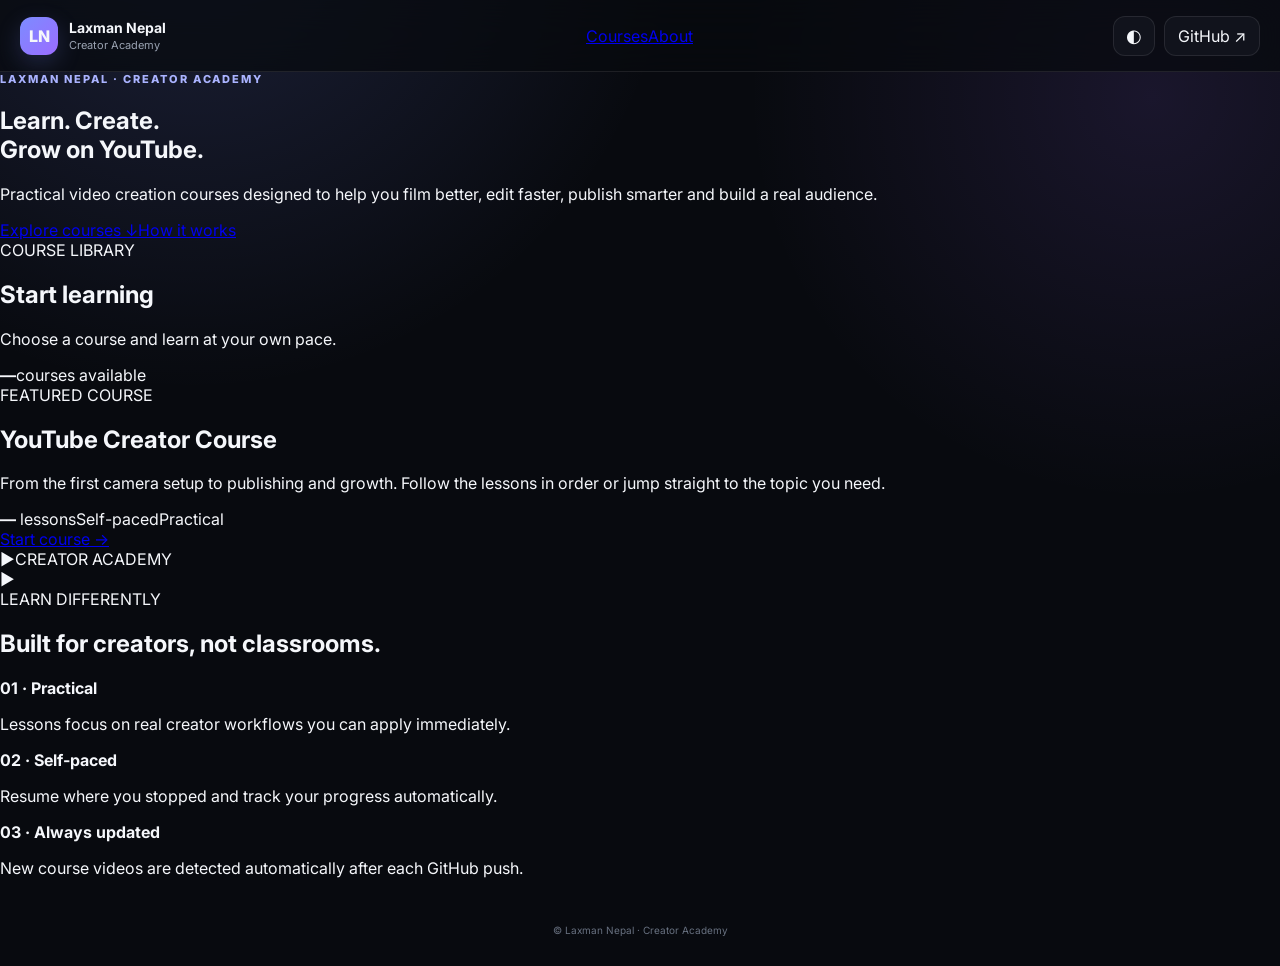
==== course/index.html @ 7b2f40a8 "Redesign course homepage as creator academy" ====
<!doctype html>
<html lang="en">
<head>
<meta charset="utf-8"><meta name="viewport" content="width=device-width,initial-scale=1">
<meta name="theme-color" content="#080a0f"><meta name="description" content="Laxman Nepal Creator Academy — practical YouTube courses, lessons and tutorials.">
<title>Laxman Nepal Creator Academy</title>
<link rel="preconnect" href="https://fonts.googleapis.com"><link rel="preconnect" href="https://fonts.gstatic.com" crossorigin>
<link href="https://fonts.googleapis.com/css2?family=Inter:wght@400;500;600;700;800&family=Plus+Jakarta+Sans:wght@600;700;800&display=swap" rel="stylesheet">
<link rel="stylesheet" href="style.css">
</head>
<body>
<header class="topbar"><a class="brand" href="./"><span class="brandmark">LN</span><span><b>Laxman Nepal</b><small>Creator Academy</small></span></a><nav><a href="#courses">Courses</a><a href="#about">About</a></nav><div class="top-actions"><button id="themeBtn" class="icon-btn" aria-label="Toggle theme">◐</button><a class="github" href="https://github.com/LaxmanNepal/Videos" target="_blank" rel="noopener">GitHub ↗</a></div></header>
<main>
<section class="hero-home"><div class="hero-inner"><div class="eyebrow">LAXMAN NEPAL · CREATOR ACADEMY</div><h1>Learn. Create.<br><span>Grow on YouTube.</span></h1><p>Practical video creation courses designed to help you film better, edit faster, publish smarter and build a real audience.</p><div class="hero-actions"><a class="primary-cta" href="#courses">Explore courses ↓</a><a class="secondary-cta" href="#about">How it works</a></div></div><div class="hero-glow"></div></section>
<section class="section" id="courses"><div class="section-head"><div><span class="section-kicker">COURSE LIBRARY</span><h2>Start learning</h2><p>Choose a course and learn at your own pace.</p></div><div class="library-count"><strong id="courseCount">—</strong><span>courses available</span></div></div><div id="courseGrid" class="course-grid"></div></section>
<section class="featured" id="featured"><div class="featured-copy"><span class="section-kicker">FEATURED COURSE</span><h2>YouTube Creator Course</h2><p>From the first camera setup to publishing and growth. Follow the lessons in order or jump straight to the topic you need.</p><div class="featured-stats"><span><b id="featuredCount">—</b> lessons</span><span>Self-paced</span><span>Practical</span></div><a id="startCourse" class="primary-cta" href="#">Start course →</a></div><div class="featured-visual"><div class="mock-player"><div class="mock-top"><span>▶</span><span>CREATOR ACADEMY</span></div><div class="mock-play">▶</div><div class="mock-bottom"><div></div><div></div><div></div></div></div></div></section>
<section class="section about" id="about"><div><span class="section-kicker">LEARN DIFFERENTLY</span><h2>Built for creators, not classrooms.</h2></div><div class="about-grid"><article><b>01 · Practical</b><p>Lessons focus on real creator workflows you can apply immediately.</p></article><article><b>02 · Self-paced</b><p>Resume where you stopped and track your progress automatically.</p></article><article><b>03 · Always updated</b><p>New course videos are detected automatically after each GitHub push.</p></article></div></section>
</main><footer>© Laxman Nepal · Creator Academy</footer>
<script src="app.js"></script>
</body></html>
---- course/style.css ----
:root{--bg:#080a0f;--surface:rgba(20,23,31,.78);--surface2:rgba(28,32,42,.9);--text:#f5f7fb;--muted:#9aa3b2;--line:rgba(255,255,255,.09);--accent:#7c8cff;--accent2:#9b6cff;--shadow:0 24px 70px rgba(0,0,0,.35)}*{box-sizing:border-box}html{scroll-behavior:smooth}body{margin:0;background:radial-gradient(circle at 15% -10%,rgba(124,140,255,.18),transparent 32%),radial-gradient(circle at 90% 10%,rgba(155,108,255,.12),transparent 28%),var(--bg);color:var(--text);font-family:Inter,system-ui,sans-serif;min-height:100vh}.topbar{height:72px;padding:0 max(20px,calc((100vw - 1440px)/2));display:flex;align-items:center;justify-content:space-between;border-bottom:1px solid var(--line);background:rgba(8,10,15,.72);backdrop-filter:blur(20px);position:sticky;top:0;z-index:10}.brand{display:flex;gap:11px;align-items:center;color:inherit;text-decoration:none}.brandmark{width:38px;height:38px;border-radius:12px;display:grid;place-items:center;font-weight:800;background:linear-gradient(135deg,var(--accent),var(--accent2));box-shadow:0 8px 25px rgba(124,140,255,.2)}.brand b{display:block;font-size:14px}.brand small{display:block;color:var(--muted);font-size:11px;margin-top:2px}.top-actions{display:flex;gap:9px;align-items:center}.icon-btn,.github,.nav-btn{border:1px solid var(--line);background:var(--surface);color:var(--text);border-radius:12px;padding:9px 13px;text-decoration:none;cursor:pointer}.icon-btn{font-size:18px;width:42px;height:40px;padding:0}.shell{width:min(1440px,calc(100% - 40px));margin:auto}.hero{padding:46px 0 30px;display:flex;justify-content:space-between;gap:30px;align-items:end}.eyebrow{font-size:11px;letter-spacing:.18em;color:#aab3ff;font-weight:800;margin-bottom:10px}.hero h1{font-family:"Plus Jakarta Sans",Inter,sans-serif;font-size:clamp(30px,4vw,48px);line-height:1.05;margin:0 0 12px;letter-spacing:-.04em}.hero p{margin:0;color:var(--muted);max-width:670px;line-height:1.6}.stats{display:flex;gap:12px}.stats>div{min-width:100px;padding:15px 18px;border:1px solid var(--line);background:var(--surface);border-radius:16px}.stats strong{display:block;font-size:21px}.stats span{font-size:11px;color:var(--muted)}.layout{display:grid;grid-template-columns:minmax(0,1fr) 390px;gap:20px;align-items:start}.video-wrap{aspect-ratio:16/9;background:#000;border:1px solid var(--line);border-radius:20px;overflow:hidden;box-shadow:var(--shadow);position:relative}.video-wrap video{width:100%;height:100%;display:block;background:#000}.player-overlay{position:absolute;inset:0;display:grid;place-items:center;align-content:center;background:linear-gradient(180deg,rgba(0,0,0,.15),rgba(0,0,0,.7));pointer-events:none}.player-overlay.hidden{display:none}.play-circle{width:62px;height:62px;border-radius:50%;display:grid;place-items:center;background:rgba(255,255,255,.12);border:1px solid rgba(255,255,255,.2);backdrop-filter:blur(12px);font-size:22px}.player-overlay p{color:#c9ced8;font-size:13px}.lesson-head{display:flex;justify-content:space-between;gap:20px;padding:22px 2px}.pill{font-size:10px;letter-spacing:.12em;color:#aab3ff;font-weight:800}.lesson-head h2{margin:7px 0 6px;font-size:23px;letter-spacing:-.02em}.lesson-head p{margin:0;color:var(--muted);font-size:13px}.nav-buttons{display:flex;gap:8px;align-items:center}.nav-btn:disabled{opacity:.35;cursor:not-allowed}.nav-btn.primary{background:linear-gradient(135deg,var(--accent),var(--accent2));border-color:transparent}.course-note{display:flex;gap:12px;padding:15px 17px;border:1px solid var(--line);border-radius:16px;background:var(--surface);margin-bottom:30px}.course-note>span{width:28px;height:28px;border-radius:9px;background:rgba(124,140,255,.15);display:grid;place-items:center;color:#aab3ff}.course-note b{font-size:12px}.course-note p{font-size:11px;color:var(--muted);margin:4px 0 0}.playlist{position:sticky;top:92px;border:1px solid var(--line);background:var(--surface);backdrop-filter:blur(18px);border-radius:20px;overflow:hidden}.playlist-top{padding:19px;display:flex;justify-content:space-between;align-items:center}.playlist h3{margin:0;font-size:16px}.playlist-top span{font-size:11px;color:var(--muted)}.progress-ring{width:46px;height:46px;border-radius:50%;display:grid;place-items:center;border:4px solid rgba(124,140,255,.3);font-size:10px;font-weight:800}.search{display:flex;align-items:center;gap:8px;margin:0 13px 13px;padding:10px 12px;border:1px solid var(--line);border-radius:12px;background:rgba(0,0,0,.14)}.search span{font-size:20px;color:var(--muted)}.search input{width:100%;border:0;outline:0;background:transparent;color:var(--text);font:inherit;font-size:12px}.lesson-list{max-height:calc(100vh - 250px);overflow:auto;border-top:1px solid var(--line)}.lesson{display:flex;gap:11px;width:100%;padding:13px 15px;text-align:left;border:0;border-bottom:1px solid var(--line);background:transparent;color:var(--text);cursor:pointer}.lesson:hover{background:rgba(255,255,255,.035)}.lesson.active{background:rgba(124,140,255,.1)}.lesson-num{flex:0 0 31px;height:31px;border-radius:9px;background:rgba(255,255,255,.06);display:grid;place-items:center;font-size:10px;color:var(--muted);font-weight:700}.lesson.active .lesson-num{background:linear-gradient(135deg,var(--accent),var(--accent2));color:white}.lesson-copy{min-width:0}.lesson-title{font-size:12px;font-weight:600;line-height:1.4;display:block}.lesson-status{font-size:10px;color:var(--muted);margin-top:4px;display:block}.lesson.done .lesson-status{color:#9fb0ff}footer{text-align:center;padding:30px;color:#687180;font-size:10px}@media(max-width:900px){.layout{grid-template-columns:1fr}.playlist{position:static}.lesson-list{max-height:430px}.hero{align-items:start;flex-direction:column}.stats{width:100%}.stats>div{flex:1}.lesson-head{flex-direction:column}.nav-buttons{justify-content:space-between}.nav-btn{flex:1}}@media(max-width:520px){.shell{width:min(100% - 20px,1440px)}.topbar{padding:0 10px}.github{display:none}.video-wrap{border-radius:14px}.hero{padding-top:30px}.hero h1{font-size:30px}.lesson-head h2{font-size:19px}.course-note{margin-bottom:15px}}
body.light{--bg:#f3f5f9;--surface:rgba(255,255,255,.82);--surface2:#fff;--text:#111522;--muted:#697181;--line:rgba(20,25,35,.1);--shadow:0 24px 70px rgba(40,50,80,.12)}body.light .topbar{background:rgba(243,245,249,.78)}body.light .search{background:rgba(0,0,0,.025)}
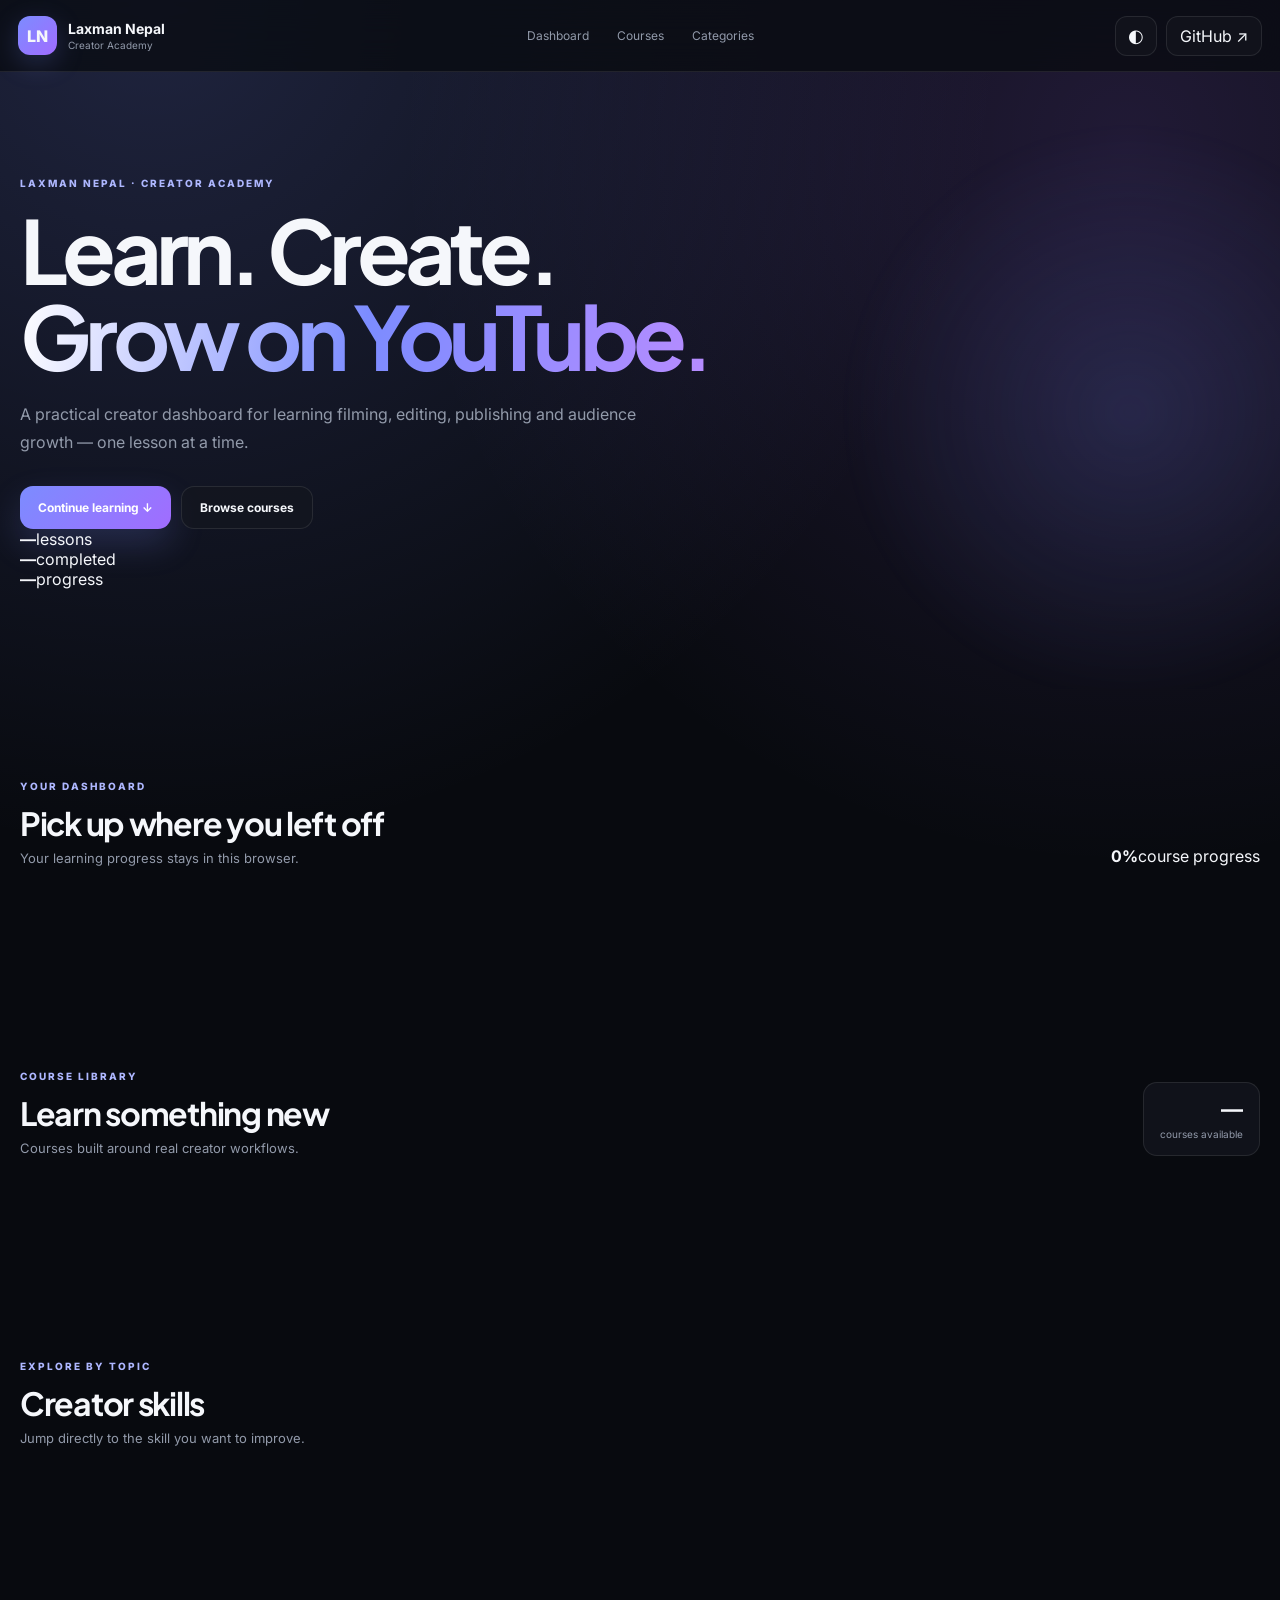
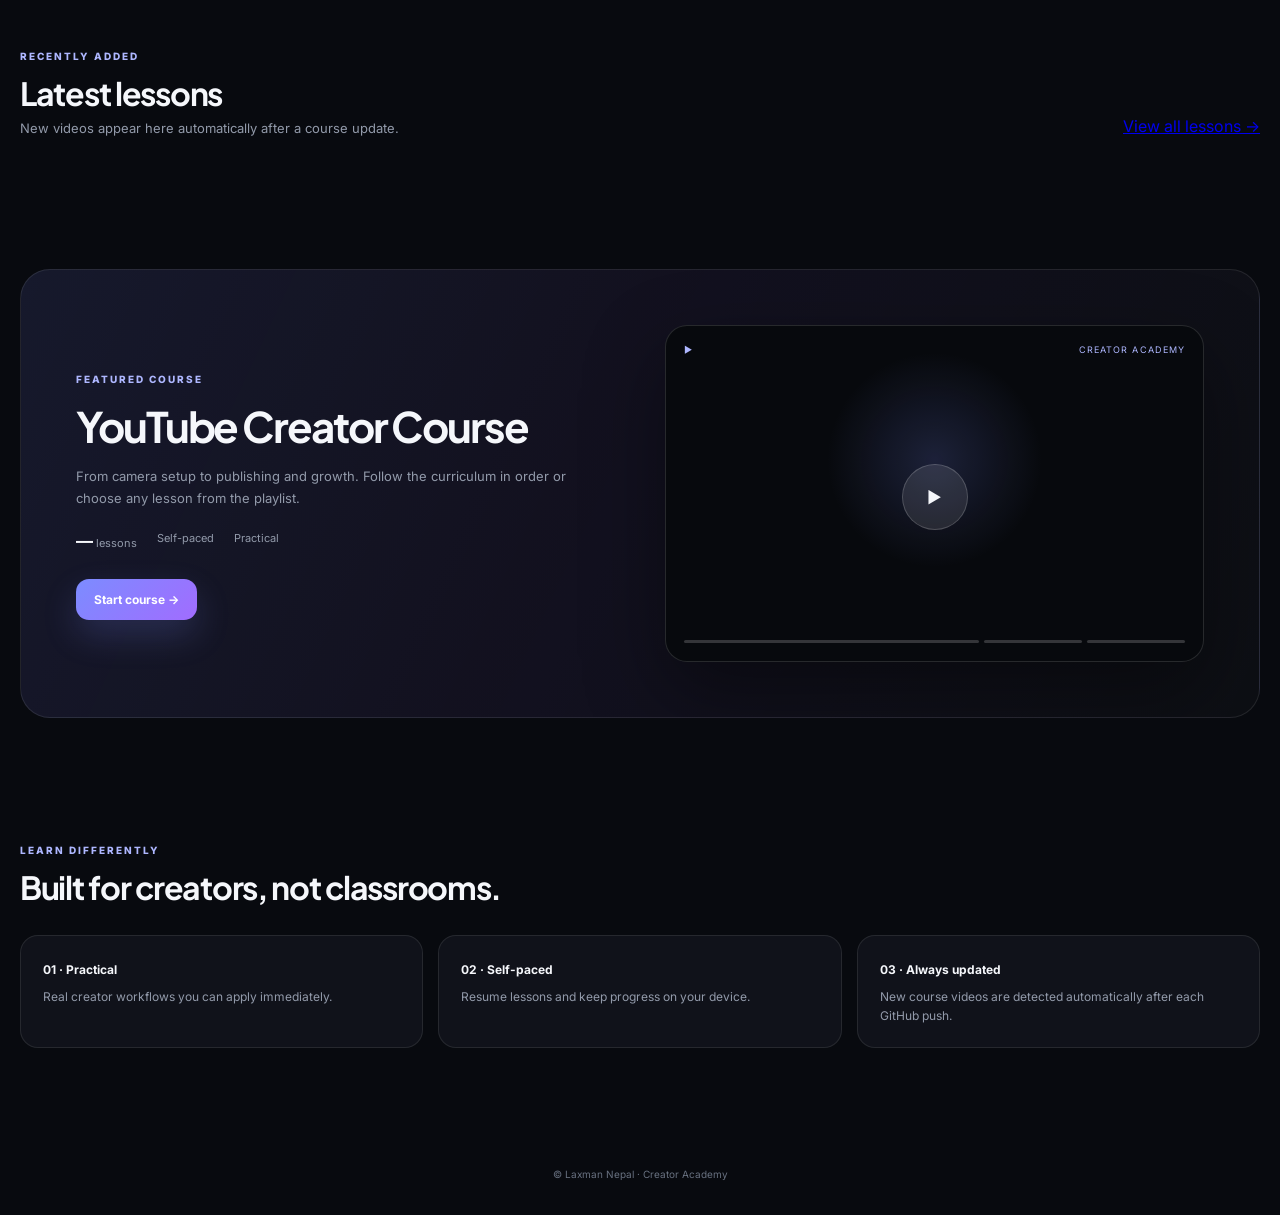
==== commit e89d075d: "Redesign Creator Academy dashboard homepage" ====
--- a/course/index.html
+++ b/course/index.html
@@ -1,20 +1 @@
-<!doctype html>
-<html lang="en">
-<head>
-<meta charset="utf-8"><meta name="viewport" content="width=device-width,initial-scale=1">
-<meta name="theme-color" content="#080a0f"><meta name="description" content="Laxman Nepal Creator Academy — practical YouTube courses, lessons and tutorials.">
-<title>Laxman Nepal Creator Academy</title>
-<link rel="preconnect" href="https://fonts.googleapis.com"><link rel="preconnect" href="https://fonts.gstatic.com" crossorigin>
-<link href="https://fonts.googleapis.com/css2?family=Inter:wght@400;500;600;700;800&family=Plus+Jakarta+Sans:wght@600;700;800&display=swap" rel="stylesheet">
-<link rel="stylesheet" href="style.css">
-</head>
-<body>
-<header class="topbar"><a class="brand" href="./"><span class="brandmark">LN</span><span><b>Laxman Nepal</b><small>Creator Academy</small></span></a><nav><a href="#courses">Courses</a><a href="#about">About</a></nav><div class="top-actions"><button id="themeBtn" class="icon-btn" aria-label="Toggle theme">◐</button><a class="github" href="https://github.com/LaxmanNepal/Videos" target="_blank" rel="noopener">GitHub ↗</a></div></header>
-<main>
-<section class="hero-home"><div class="hero-inner"><div class="eyebrow">LAXMAN NEPAL · CREATOR ACADEMY</div><h1>Learn. Create.<br><span>Grow on YouTube.</span></h1><p>Practical video creation courses designed to help you film better, edit faster, publish smarter and build a real audience.</p><div class="hero-actions"><a class="primary-cta" href="#courses">Explore courses ↓</a><a class="secondary-cta" href="#about">How it works</a></div></div><div class="hero-glow"></div></section>
-<section class="section" id="courses"><div class="section-head"><div><span class="section-kicker">COURSE LIBRARY</span><h2>Start learning</h2><p>Choose a course and learn at your own pace.</p></div><div class="library-count"><strong id="courseCount">—</strong><span>courses available</span></div></div><div id="courseGrid" class="course-grid"></div></section>
-<section class="featured" id="featured"><div class="featured-copy"><span class="section-kicker">FEATURED COURSE</span><h2>YouTube Creator Course</h2><p>From the first camera setup to publishing and growth. Follow the lessons in order or jump straight to the topic you need.</p><div class="featured-stats"><span><b id="featuredCount">—</b> lessons</span><span>Self-paced</span><span>Practical</span></div><a id="startCourse" class="primary-cta" href="#">Start course →</a></div><div class="featured-visual"><div class="mock-player"><div class="mock-top"><span>▶</span><span>CREATOR ACADEMY</span></div><div class="mock-play">▶</div><div class="mock-bottom"><div></div><div></div><div></div></div></div></div></section>
-<section class="section about" id="about"><div><span class="section-kicker">LEARN DIFFERENTLY</span><h2>Built for creators, not classrooms.</h2></div><div class="about-grid"><article><b>01 · Practical</b><p>Lessons focus on real creator workflows you can apply immediately.</p></article><article><b>02 · Self-paced</b><p>Resume where you stopped and track your progress automatically.</p></article><article><b>03 · Always updated</b><p>New course videos are detected automatically after each GitHub push.</p></article></div></section>
-</main><footer>© Laxman Nepal · Creator Academy</footer>
-<script src="app.js"></script>
-</body></html>
+<!doctype html><html lang="en"><head><meta charset="utf-8"><meta name="viewport" content="width=device-width,initial-scale=1"><meta name="theme-color" content="#080a0f"><meta name="description" content="Laxman Nepal Creator Academy — practical YouTube courses, lessons and tutorials."><title>Laxman Nepal Creator Academy</title><link rel="preconnect" href="https://fonts.googleapis.com"><link rel="preconnect" href="https://fonts.gstatic.com" crossorigin><link href="https://fonts.googleapis.com/css2?family=Inter:wght@400;500;600;700;800&family=Plus+Jakarta+Sans:wght@600;700;800&display=swap" rel="stylesheet"><link rel="stylesheet" href="style.css"></head><body><header class="topbar"><a class="brand" href="./"><span class="brandmark">LN</span><span><b>Laxman Nepal</b><small>Creator Academy</small></span></a><nav><a href="#dashboard">Dashboard</a><a href="#courses">Courses</a><a href="#categories">Categories</a></nav><div class="top-actions"><button id="themeBtn" class="icon-btn" aria-label="Toggle theme">◐</button><a class="github" href="https://github.com/LaxmanNepal/Videos" target="_blank" rel="noopener">GitHub ↗</a></div></header><main><section class="hero-home"><div class="hero-inner"><div class="eyebrow">LAXMAN NEPAL · CREATOR ACADEMY</div><h1>Learn. Create.<br><span>Grow on YouTube.</span></h1><p>A practical creator dashboard for learning filming, editing, publishing and audience growth — one lesson at a time.</p><div class="hero-actions"><a class="primary-cta" href="#dashboard">Continue learning ↓</a><a class="secondary-cta" href="#courses">Browse courses</a></div><div class="hero-mini-stats"><div><b id="heroLessons">—</b><span>lessons</span></div><div><b id="heroCompleted">—</b><span>completed</span></div><div><b id="heroProgress">—</b><span>progress</span></div></div></div><div class="hero-glow"></div></section><section class="dashboard section" id="dashboard"><div class="section-head"><div><span class="section-kicker">YOUR DASHBOARD</span><h2>Pick up where you left off</h2><p>Your learning progress stays in this browser.</p></div><div class="dashboard-progress"><strong id="dashboardProgress">0%</strong><span>course progress</span></div></div><div id="dashboardContinue"></div></section><section class="section" id="courses"><div class="section-head"><div><span class="section-kicker">COURSE LIBRARY</span><h2>Learn something new</h2><p>Courses built around real creator workflows.</p></div><div class="library-count"><strong id="courseCount">—</strong><span>courses available</span></div></div><div id="courseGrid" class="course-grid"></div></section><section class="section" id="categories"><div class="section-head"><div><span class="section-kicker">EXPLORE BY TOPIC</span><h2>Creator skills</h2><p>Jump directly to the skill you want to improve.</p></div></div><div id="categoryGrid" class="category-grid"></div></section><section class="section" id="recent"><div class="section-head"><div><span class="section-kicker">RECENTLY ADDED</span><h2>Latest lessons</h2><p>New videos appear here automatically after a course update.</p></div><a class="text-link" href="lesson.html">View all lessons →</a></div><div id="recentGrid" class="lesson-grid"></div></section><section class="featured" id="featured"><div class="featured-copy"><span class="section-kicker">FEATURED COURSE</span><h2>YouTube Creator Course</h2><p>From camera setup to publishing and growth. Follow the curriculum in order or choose any lesson from the playlist.</p><div class="featured-stats"><span><b id="featuredCount">—</b> lessons</span><span>Self-paced</span><span>Practical</span></div><a id="startCourse" class="primary-cta" href="lesson.html">Start course →</a></div><div class="featured-visual"><div class="mock-player"><div class="mock-top"><span>▶</span><span>CREATOR ACADEMY</span></div><div class="mock-play">▶</div><div class="mock-bottom"><div></div><div></div><div></div></div></div></div></section><section class="section about" id="about"><div><span class="section-kicker">LEARN DIFFERENTLY</span><h2>Built for creators, not classrooms.</h2></div><div class="about-grid"><article><b>01 · Practical</b><p>Real creator workflows you can apply immediately.</p></article><article><b>02 · Self-paced</b><p>Resume lessons and keep progress on your device.</p></article><article><b>03 · Always updated</b><p>New course videos are detected automatically after each GitHub push.</p></article></div></section></main><footer>© Laxman Nepal · Creator Academy</footer><script src="app.js"></script></body></html>
--- a/course/style.css
+++ b/course/style.css
@@ -1,2 +1 @@
-:root{--bg:#080a0f;--surface:rgba(20,23,31,.78);--surface2:rgba(28,32,42,.9);--text:#f5f7fb;--muted:#9aa3b2;--line:rgba(255,255,255,.09);--accent:#7c8cff;--accent2:#9b6cff;--shadow:0 24px 70px rgba(0,0,0,.35)}*{box-sizing:border-box}html{scroll-behavior:smooth}body{margin:0;background:radial-gradient(circle at 15% -10%,rgba(124,140,255,.18),transparent 32%),radial-gradient(circle at 90% 10%,rgba(155,108,255,.12),transparent 28%),var(--bg);color:var(--text);font-family:Inter,system-ui,sans-serif;min-height:100vh}.topbar{height:72px;padding:0 max(20px,calc((100vw - 1440px)/2));display:flex;align-items:center;justify-content:space-between;border-bottom:1px solid var(--line);background:rgba(8,10,15,.72);backdrop-filter:blur(20px);position:sticky;top:0;z-index:10}.brand{display:flex;gap:11px;align-items:center;color:inherit;text-decoration:none}.brandmark{width:38px;height:38px;border-radius:12px;display:grid;place-items:center;font-weight:800;background:linear-gradient(135deg,var(--accent),var(--accent2));box-shadow:0 8px 25px rgba(124,140,255,.2)}.brand b{display:block;font-size:14px}.brand small{display:block;color:var(--muted);font-size:11px;margin-top:2px}.top-actions{display:flex;gap:9px;align-items:center}.icon-btn,.github,.nav-btn{border:1px solid var(--line);background:var(--surface);color:var(--text);border-radius:12px;padding:9px 13px;text-decoration:none;cursor:pointer}.icon-btn{font-size:18px;width:42px;height:40px;padding:0}.shell{width:min(1440px,calc(100% - 40px));margin:auto}.hero{padding:46px 0 30px;display:flex;justify-content:space-between;gap:30px;align-items:end}.eyebrow{font-size:11px;letter-spacing:.18em;color:#aab3ff;font-weight:800;margin-bottom:10px}.hero h1{font-family:"Plus Jakarta Sans",Inter,sans-serif;font-size:clamp(30px,4vw,48px);line-height:1.05;margin:0 0 12px;letter-spacing:-.04em}.hero p{margin:0;color:var(--muted);max-width:670px;line-height:1.6}.stats{display:flex;gap:12px}.stats>div{min-width:100px;padding:15px 18px;border:1px solid var(--line);background:var(--surface);border-radius:16px}.stats strong{display:block;font-size:21px}.stats span{font-size:11px;color:var(--muted)}.layout{display:grid;grid-template-columns:minmax(0,1fr) 390px;gap:20px;align-items:start}.video-wrap{aspect-ratio:16/9;background:#000;border:1px solid var(--line);border-radius:20px;overflow:hidden;box-shadow:var(--shadow);position:relative}.video-wrap video{width:100%;height:100%;display:block;background:#000}.player-overlay{position:absolute;inset:0;display:grid;place-items:center;align-content:center;background:linear-gradient(180deg,rgba(0,0,0,.15),rgba(0,0,0,.7));pointer-events:none}.player-overlay.hidden{display:none}.play-circle{width:62px;height:62px;border-radius:50%;display:grid;place-items:center;background:rgba(255,255,255,.12);border:1px solid rgba(255,255,255,.2);backdrop-filter:blur(12px);font-size:22px}.player-overlay p{color:#c9ced8;font-size:13px}.lesson-head{display:flex;justify-content:space-between;gap:20px;padding:22px 2px}.pill{font-size:10px;letter-spacing:.12em;color:#aab3ff;font-weight:800}.lesson-head h2{margin:7px 0 6px;font-size:23px;letter-spacing:-.02em}.lesson-head p{margin:0;color:var(--muted);font-size:13px}.nav-buttons{display:flex;gap:8px;align-items:center}.nav-btn:disabled{opacity:.35;cursor:not-allowed}.nav-btn.primary{background:linear-gradient(135deg,var(--accent),var(--accent2));border-color:transparent}.course-note{display:flex;gap:12px;padding:15px 17px;border:1px solid var(--line);border-radius:16px;background:var(--surface);margin-bottom:30px}.course-note>span{width:28px;height:28px;border-radius:9px;background:rgba(124,140,255,.15);display:grid;place-items:center;color:#aab3ff}.course-note b{font-size:12px}.course-note p{font-size:11px;color:var(--muted);margin:4px 0 0}.playlist{position:sticky;top:92px;border:1px solid var(--line);background:var(--surface);backdrop-filter:blur(18px);border-radius:20px;overflow:hidden}.playlist-top{padding:19px;display:flex;justify-content:space-between;align-items:center}.playlist h3{margin:0;font-size:16px}.playlist-top span{font-size:11px;color:var(--muted)}.progress-ring{width:46px;height:46px;border-radius:50%;display:grid;place-items:center;border:4px solid rgba(124,140,255,.3);font-size:10px;font-weight:800}.search{display:flex;align-items:center;gap:8px;margin:0 13px 13px;padding:10px 12px;border:1px solid var(--line);border-radius:12px;background:rgba(0,0,0,.14)}.search span{font-size:20px;color:var(--muted)}.search input{width:100%;border:0;outline:0;background:transparent;color:var(--text);font:inherit;font-size:12px}.lesson-list{max-height:calc(100vh - 250px);overflow:auto;border-top:1px solid var(--line)}.lesson{display:flex;gap:11px;width:100%;padding:13px 15px;text-align:left;border:0;border-bottom:1px solid var(--line);background:transparent;color:var(--text);cursor:pointer}.lesson:hover{background:rgba(255,255,255,.035)}.lesson.active{background:rgba(124,140,255,.1)}.lesson-num{flex:0 0 31px;height:31px;border-radius:9px;background:rgba(255,255,255,.06);display:grid;place-items:center;font-size:10px;color:var(--muted);font-weight:700}.lesson.active .lesson-num{background:linear-gradient(135deg,var(--accent),var(--accent2));color:white}.lesson-copy{min-width:0}.lesson-title{font-size:12px;font-weight:600;line-height:1.4;display:block}.lesson-status{font-size:10px;color:var(--muted);margin-top:4px;display:block}.lesson.done .lesson-status{color:#9fb0ff}footer{text-align:center;padding:30px;color:#687180;font-size:10px}@media(max-width:900px){.layout{grid-template-columns:1fr}.playlist{position:static}.lesson-list{max-height:430px}.hero{align-items:start;flex-direction:column}.stats{width:100%}.stats>div{flex:1}.lesson-head{flex-direction:column}.nav-buttons{justify-content:space-between}.nav-btn{flex:1}}@media(max-width:520px){.shell{width:min(100% - 20px,1440px)}.topbar{padding:0 10px}.github{display:none}.video-wrap{border-radius:14px}.hero{padding-top:30px}.hero h1{font-size:30px}.lesson-head h2{font-size:19px}.course-note{margin-bottom:15px}}
-body.light{--bg:#f3f5f9;--surface:rgba(255,255,255,.82);--surface2:#fff;--text:#111522;--muted:#697181;--line:rgba(20,25,35,.1);--shadow:0 24px 70px rgba(40,50,80,.12)}body.light .topbar{background:rgba(243,245,249,.78)}body.light .search{background:rgba(0,0,0,.025)}
+:root{--bg:#080a0f;--surface:rgba(20,23,31,.72);--surface2:#151923;--text:#f5f7fb;--muted:#929aaa;--line:rgba(255,255,255,.09);--accent:#7c8cff;--accent2:#a16cff;--shadow:0 30px 90px rgba(0,0,0,.35)}*{box-sizing:border-box}html{scroll-behavior:smooth}body{margin:0;background:radial-gradient(circle at 12% 0,rgba(124,140,255,.2),transparent 28%),radial-gradient(circle at 88% 5%,rgba(161,108,255,.16),transparent 25%),var(--bg);color:var(--text);font-family:Inter,system-ui,sans-serif;min-height:100vh}.topbar{height:72px;padding:0 max(18px,calc((100vw - 1380px)/2));display:flex;align-items:center;justify-content:space-between;border-bottom:1px solid var(--line);background:rgba(8,10,15,.72);backdrop-filter:blur(22px);position:sticky;top:0;z-index:20}.brand{display:flex;gap:11px;align-items:center;color:inherit;text-decoration:none}.brandmark{width:39px;height:39px;border-radius:12px;display:grid;place-items:center;font-weight:800;background:linear-gradient(135deg,var(--accent),var(--accent2));box-shadow:0 8px 28px rgba(124,140,255,.22)}.brand b{display:block;font-size:14px}.brand small{display:block;color:var(--muted);font-size:10px;margin-top:2px}.topbar nav{display:flex;gap:28px}.topbar nav a{color:var(--muted);font-size:12px;text-decoration:none}.topbar nav a:hover{color:var(--text)}.top-actions{display:flex;gap:9px;align-items:center}.icon-btn,.github{border:1px solid var(--line);background:var(--surface);color:var(--text);border-radius:12px;padding:9px 13px;text-decoration:none;cursor:pointer}.icon-btn{font-size:18px;width:42px;height:40px;padding:0}.hero-home{min-height:590px;display:grid;place-items:center;position:relative;overflow:hidden}.hero-inner{width:min(1380px,calc(100% - 40px));padding:105px 0 100px;position:relative;z-index:2}.eyebrow,.section-kicker{font-size:10px;letter-spacing:.2em;font-weight:800;color:#aeb7ff}.hero-home h1{font-family:"Plus Jakarta Sans",Inter,sans-serif;font-size:clamp(48px,8vw,88px);line-height:.98;letter-spacing:-.065em;margin:18px 0 22px;max-width:900px}.hero-home h1 span{background:linear-gradient(100deg,#fff,var(--accent),#b78cff);-webkit-background-clip:text;background-clip:text;color:transparent}.hero-home p{font-size:16px;line-height:1.7;color:var(--muted);max-width:650px;margin:0}.hero-actions{display:flex;gap:10px;margin-top:30px}.primary-cta,.secondary-cta{display:inline-flex;align-items:center;justify-content:center;border-radius:13px;padding:13px 18px;text-decoration:none;font-size:12px;font-weight:700}.primary-cta{color:white;background:linear-gradient(135deg,var(--accent),var(--accent2));box-shadow:0 15px 35px rgba(124,140,255,.2)}.secondary-cta{color:var(--text);border:1px solid var(--line);background:var(--surface)}.hero-glow{position:absolute;width:600px;height:600px;border-radius:50%;right:-150px;top:40px;background:radial-gradient(circle,rgba(124,140,255,.16),transparent 68%);filter:blur(8px)}.section{width:min(1380px,calc(100% - 40px));margin:0 auto;padding:85px 0}.section-head{display:flex;justify-content:space-between;gap:20px;align-items:end;margin-bottom:28px}.section h2{font-family:"Plus Jakarta Sans";font-size:32px;letter-spacing:-.04em;margin:9px 0 7px}.section-head p{color:var(--muted);font-size:13px;margin:0}.library-count{padding:13px 16px;border:1px solid var(--line);background:var(--surface);border-radius:14px;text-align:right}.library-count strong{font-size:22px;display:block}.library-count span{font-size:10px;color:var(--muted)}.course-grid{display:grid;grid-template-columns:repeat(3,1fr);gap:16px}.course-card{min-height:280px;padding:22px;border:1px solid var(--line);border-radius:22px;background:linear-gradient(145deg,rgba(25,29,40,.85),rgba(15,17,24,.72));box-shadow:var(--shadow);display:flex;flex-direction:column;justify-content:space-between;overflow:hidden;position:relative}.course-card:before{content:"";position:absolute;width:190px;height:190px;right:-70px;top:-70px;border-radius:50%;background:radial-gradient(circle,rgba(124,140,255,.22),transparent 68%)}.course-icon{width:46px;height:46px;border-radius:14px;display:grid;place-items:center;background:rgba(124,140,255,.12);border:1px solid rgba(124,140,255,.18);font-size:19px}.course-card h3{font-size:20px;margin:18px 0 8px;letter-spacing:-.03em}.course-card p{font-size:12px;color:var(--muted);line-height:1.6;margin:0;max-width:340px}.course-meta{display:flex;justify-content:space-between;align-items:center;margin-top:25px;font-size:10px;color:var(--muted)}.course-link{color:white;text-decoration:none;font-weight:700;padding:9px 12px;border-radius:10px;background:rgba(255,255,255,.07)}.featured{width:min(1380px,calc(100% - 40px));margin:20px auto 80px;padding:55px;border-radius:30px;border:1px solid var(--line);background:linear-gradient(115deg,rgba(124,140,255,.12),rgba(161,108,255,.07) 45%,rgba(255,255,255,.025));display:grid;grid-template-columns:1fr 1fr;gap:50px;align-items:center;overflow:hidden}.featured h2{font-family:"Plus Jakarta Sans";font-size:42px;letter-spacing:-.05em;margin:12px 0}.featured p{color:var(--muted);line-height:1.7;max-width:580px;font-size:13px}.featured-stats{display:flex;gap:20px;margin:22px 0 28px;color:var(--muted);font-size:11px}.featured-stats b{color:var(--text);font-size:17px}.mock-player{aspect-ratio:16/10;border-radius:22px;border:1px solid rgba(255,255,255,.13);background:radial-gradient(circle at 50% 40%,rgba(124,140,255,.18),transparent 32%),#07090d;box-shadow:0 30px 80px rgba(0,0,0,.4);display:flex;flex-direction:column;justify-content:space-between;padding:18px}.mock-top{display:flex;justify-content:space-between;font-size:9px;color:#aeb7ff;letter-spacing:.12em}.mock-play{margin:auto;width:66px;height:66px;border-radius:50%;display:grid;place-items:center;background:rgba(255,255,255,.1);border:1px solid rgba(255,255,255,.18)}.mock-bottom{display:flex;gap:5px}.mock-bottom div{height:3px;background:rgba(255,255,255,.18);border-radius:3px}.mock-bottom div:first-child{width:60%}.mock-bottom div:nth-child(2){width:20%}.mock-bottom div:last-child{width:20%}.about{padding-top:40px}.about-grid{display:grid;grid-template-columns:repeat(3,1fr);gap:15px;margin-top:28px}.about-grid article{padding:22px;border:1px solid var(--line);border-radius:18px;background:var(--surface)}.about-grid b{font-size:12px}.about-grid p{font-size:12px;line-height:1.6;color:var(--muted);margin:9px 0 0}footer{text-align:center;padding:35px;color:#687180;font-size:10px}.shell{width:min(1380px,calc(100% - 40px));margin:auto}.layout{display:grid;grid-template-columns:minmax(0,1fr) 390px;gap:20px;align-items:start}.player-col{padding:45px 0}.video-wrap{aspect-ratio:16/9;background:#000;border:1px solid var(--line);border-radius:20px;overflow:hidden;box-shadow:var(--shadow);position:relative}.video-wrap.theater{position:fixed;z-index:100;inset:0;width:100vw;height:100vh;max-width:none;aspect-ratio:auto;border-radius:0;background:#000}.video-wrap.theater video{object-fit:contain}.video-wrap video{width:100%;height:100%;display:block;background:#000;cursor:pointer}.playlist{position:sticky;top:92px;border:1px solid var(--line);background:var(--surface);backdrop-filter:blur(18px);border-radius:20px;overflow:hidden}.playlist-top{padding:19px;display:flex;justify-content:space-between;align-items:center}.playlist h3{margin:0;font-size:16px}.playlist-top span{font-size:11px;color:var(--muted)}.progress-ring{width:46px;height:46px;border-radius:50%;display:grid;place-items:center;border:4px solid rgba(124,140,255,.3);font-size:10px;font-weight:800}.search{display:flex;align-items:center;gap:8px;margin:0 13px 13px;padding:10px 12px;border:1px solid var(--line);border-radius:12px;background:rgba(0,0,0,.14)}.search span{font-size:20px;color:var(--muted)}.search input{width:100%;border:0;outline:0;background:transparent;color:var(--text);font:inherit;font-size:12px}.lesson-list{max-height:calc(100vh - 250px);overflow:auto;border-top:1px solid var(--line)}.lesson{display:flex;gap:11px;width:100%;padding:13px 15px;text-align:left;border:0;border-bottom:1px solid var(--line);background:transparent;color:var(--text);cursor:pointer}.lesson:hover{background:rgba(255,255,255,.035)}.lesson.active{background:rgba(124,140,255,.1)}.lesson-num{flex:0 0 31px;height:31px;border-radius:9px;background:rgba(255,255,255,.06);display:grid;place-items:center;font-size:10px;color:var(--muted);font-weight:700}.lesson.active .lesson-num{background:linear-gradient(135deg,var(--accent),var(--accent2));color:white}.lesson-copy{min-width:0}.lesson-title{font-size:12px;font-weight:600;line-height:1.4;display:block}.lesson-status{font-size:10px;color:var(--muted);margin-top:4px;display:block}.lesson.done .lesson-status{color:#9fb0ff}.lesson-head{display:flex;justify-content:space-between;align-items:flex-start;gap:20px;padding:22px 2px}.pill{font-size:10px;color:#aab3ff;font-weight:800}.lesson-head h2{margin:7px 0 6px;font-size:23px}.lesson-head p,.course-note p{color:var(--muted);font-size:12px}.course-note{display:flex;gap:12px;padding:15px;border:1px solid var(--line);border-radius:16px;background:var(--surface);align-items:center}.nav-buttons{display:flex;gap:8px}.nav-btn{border:1px solid var(--line);background:var(--surface);color:var(--text);border-radius:12px;padding:9px 13px;cursor:pointer}.nav-btn:disabled{opacity:.4;cursor:not-allowed}.nav-btn.primary{background:linear-gradient(135deg,var(--accent),var(--accent2));border:0}.player-overlay{position:absolute;inset:0;display:grid;place-items:center;align-content:center;background:linear-gradient(180deg,rgba(0,0,0,.15),rgba(0,0,0,.7));pointer-events:auto;cursor:pointer}.player-overlay.hidden{display:none}.play-circle{width:72px;height:72px;border-radius:50%;display:grid;place-items:center;background:rgba(255,255,255,.13);border:1px solid rgba(255,255,255,.2);font-size:24px;box-shadow:0 12px 45px rgba(0,0,0,.3)}.video-controls{position:absolute;left:0;right:0;bottom:0;display:flex;align-items:center;gap:8px;padding:38px 14px 12px;background:linear-gradient(transparent,rgba(0,0,0,.88));opacity:1;transition:opacity .2s}.video-wrap:not(.controls-visible) .video-controls{opacity:0}.control-btn{border:0;background:rgba(255,255,255,.09);color:#fff;width:34px;height:32px;border-radius:9px;cursor:pointer;font-size:13px;display:grid;place-items:center}.control-btn:hover{background:rgba(255,255,255,.18)}.time-display{font-variant-numeric:tabular-nums;color:#fff;font-size:10px;white-space:nowrap}.seek{appearance:none;height:4px;flex:1;min-width:70px;border-radius:5px;background:rgba(255,255,255,.25);accent-color:#9aa6ff;cursor:pointer}.speed-menu{position:absolute;right:54px;bottom:58px;display:none;flex-direction:column;min-width:90px;padding:6px;border:1px solid rgba(255,255,255,.12);border-radius:12px;background:rgba(15,17,24,.95);backdrop-filter:blur(18px);z-index:5}.speed-menu.open{display:flex}.speed-menu button{border:0;background:transparent;color:#fff;padding:8px;text-align:left;border-radius:8px;cursor:pointer;font-size:11px}.speed-menu button:hover{background:rgba(255,255,255,.1)}.video-toast{position:absolute;left:50%;top:50%;transform:translate(-50%,-50%) scale(.95);padding:9px 13px;border-radius:12px;background:rgba(0,0,0,.72);color:#fff;font-size:12px;opacity:0;pointer-events:none;transition:.18s;z-index:6}.video-toast.show{opacity:1;transform:translate(-50%,-50%) scale(1)}body.light{--bg:#f3f5f9;--surface:rgba(255,255,255,.84);--text:#111522;--muted:#697181;--line:rgba(20,25,35,.1);--shadow:0 24px 70px rgba(40,50,80,.12)}body.light .topbar{background:rgba(243,245,249,.78)}body.light .search{background:rgba(0,0,0,.025)}@media(max-width:900px){.topbar nav{display:none}.course-grid,.about-grid{grid-template-columns:1fr 1fr}.featured{grid-template-columns:1fr;padding:35px}.layout{grid-template-columns:1fr}.playlist{position:static}.lesson-list{max-height:430px}.hero-inner{padding:80px 0}.hero-home h1{font-size:58px}.video-controls{gap:5px;padding-left:8px;padding-right:8px}.control-btn{width:31px;height:30px}.time-display{display:none}}@media(max-width:600px){.shell,.section,.featured,.hero-inner{width:calc(100% - 20px)}.course-grid,.about-grid{grid-template-columns:1fr}.hero-home{min-height:520px}.hero-home h1{font-size:45px}.hero-home p{font-size:14px}.featured{margin-bottom:45px;padding:25px}.featured h2{font-size:31px}.topbar{padding:0 10px}.github{display:none}.hero-actions{flex-wrap:wrap}.primary-cta,.secondary-cta{flex:1}.player-col{padding-top:20px}.video-wrap{border-radius:14px}.lesson-head{flex-direction:column}.nav-buttons{width:100%}.nav-buttons .nav-btn{flex:1}.video-controls{padding-bottom:8px}.control-btn{width:29px;height:28px;font-size:12px}.seek{min-width:40px}.speed-menu{right:40px}.course-note{font-size:11px}}
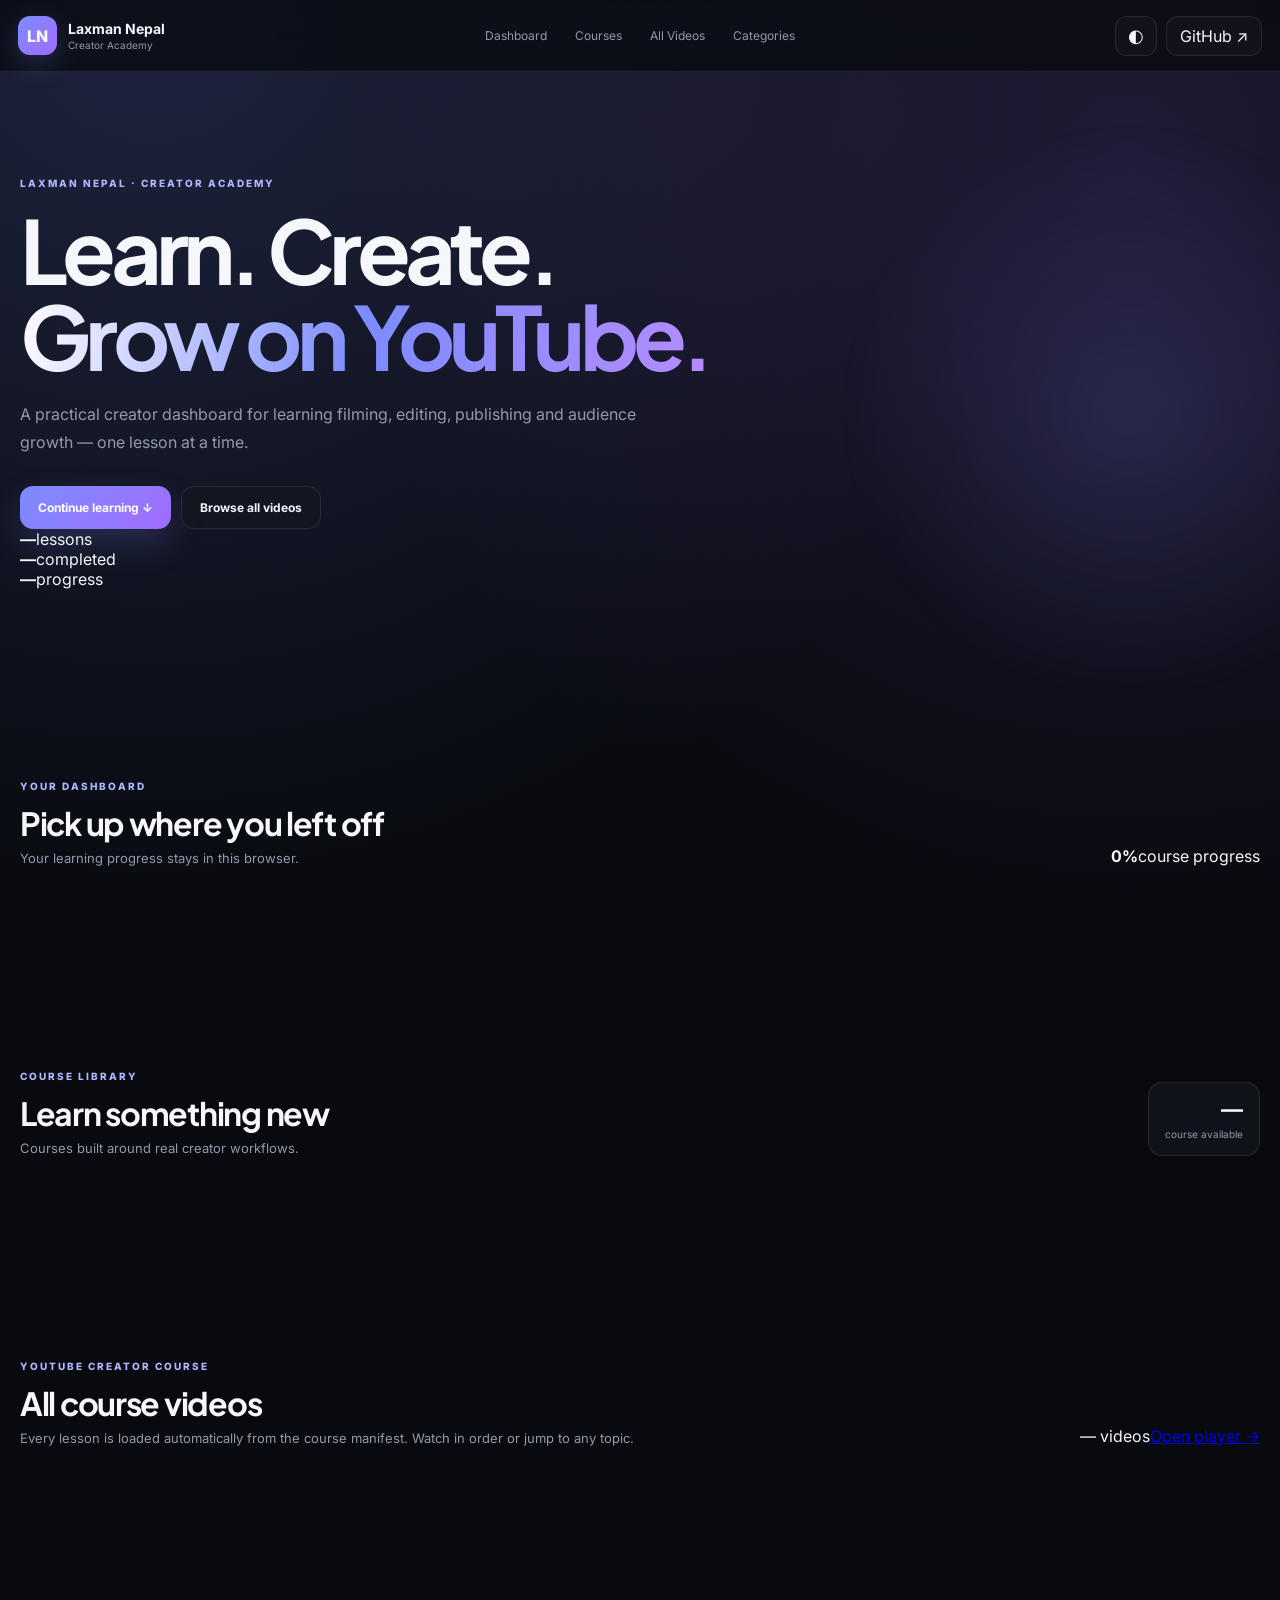
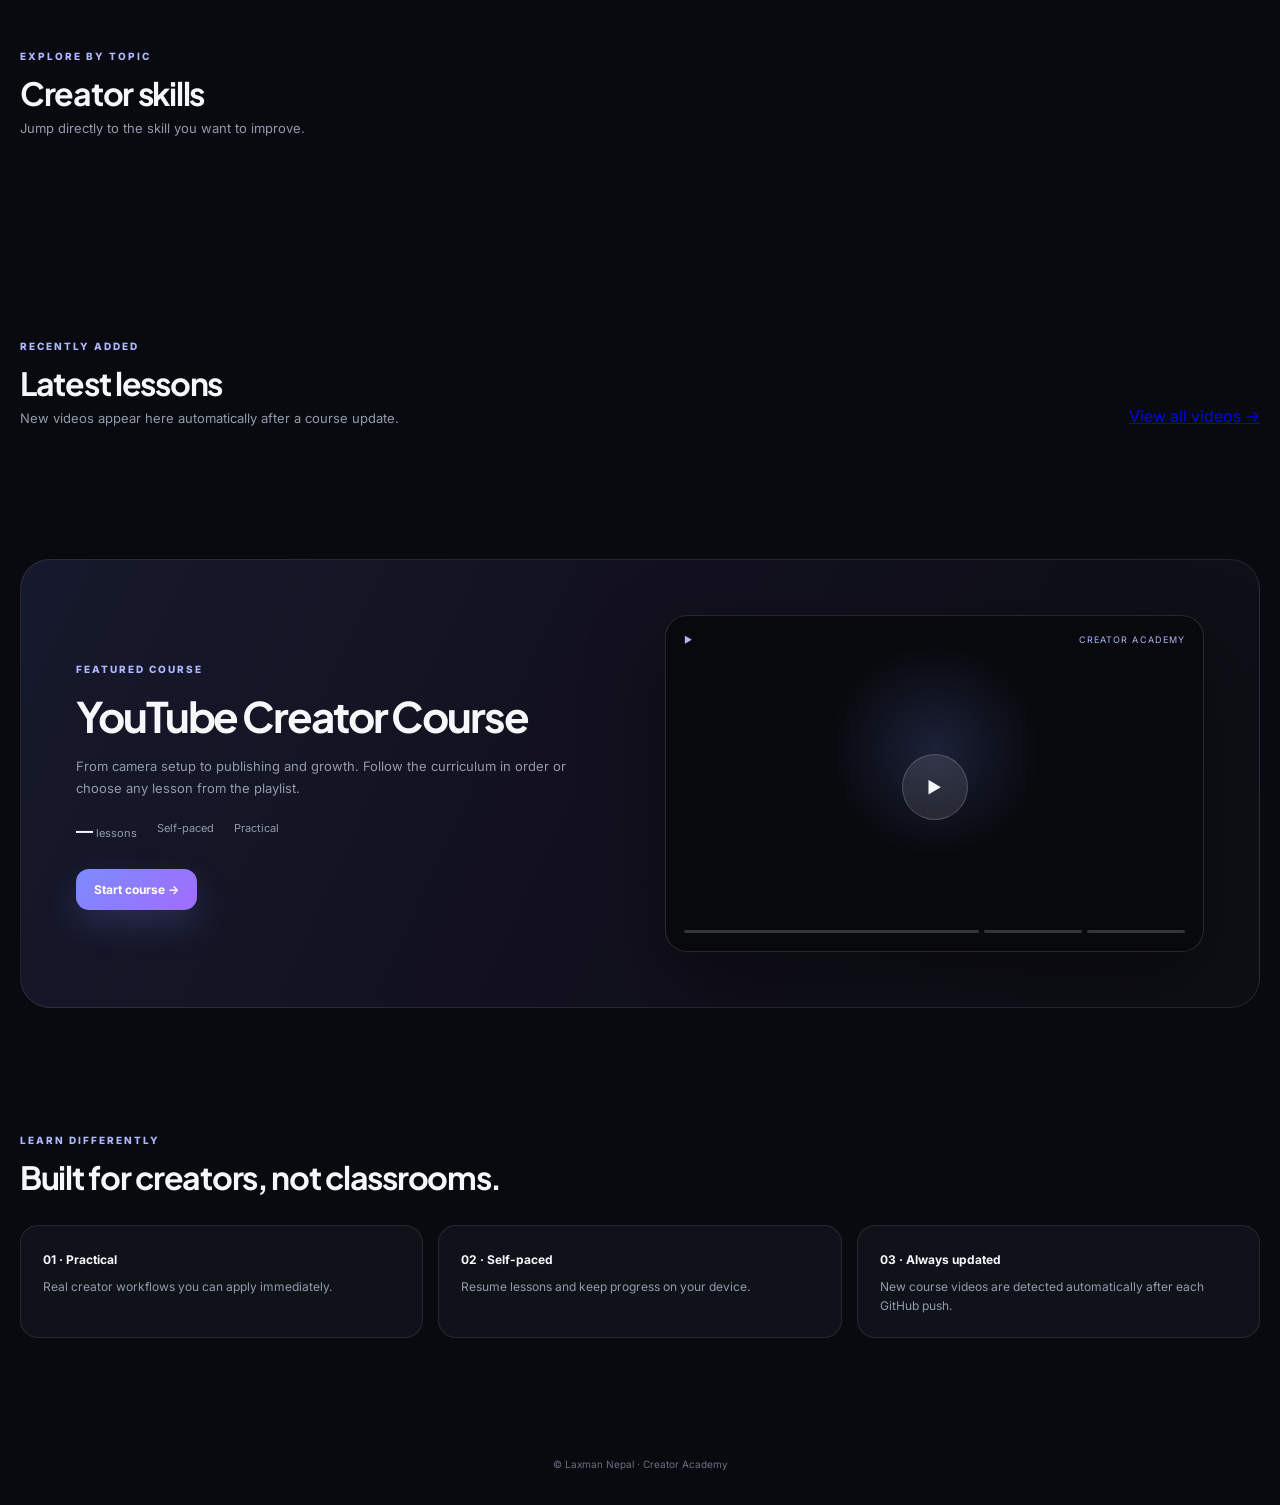
==== commit b6b7aa9d: "Add full course video catalog to Creator Academy" ====
--- a/course/index.html
+++ b/course/index.html
@@ -1 +1 @@
-<!doctype html><html lang="en"><head><meta charset="utf-8"><meta name="viewport" content="width=device-width,initial-scale=1"><meta name="theme-color" content="#080a0f"><meta name="description" content="Laxman Nepal Creator Academy — practical YouTube courses, lessons and tutorials."><title>Laxman Nepal Creator Academy</title><link rel="preconnect" href="https://fonts.googleapis.com"><link rel="preconnect" href="https://fonts.gstatic.com" crossorigin><link href="https://fonts.googleapis.com/css2?family=Inter:wght@400;500;600;700;800&family=Plus+Jakarta+Sans:wght@600;700;800&display=swap" rel="stylesheet"><link rel="stylesheet" href="style.css"></head><body><header class="topbar"><a class="brand" href="./"><span class="brandmark">LN</span><span><b>Laxman Nepal</b><small>Creator Academy</small></span></a><nav><a href="#dashboard">Dashboard</a><a href="#courses">Courses</a><a href="#categories">Categories</a></nav><div class="top-actions"><button id="themeBtn" class="icon-btn" aria-label="Toggle theme">◐</button><a class="github" href="https://github.com/LaxmanNepal/Videos" target="_blank" rel="noopener">GitHub ↗</a></div></header><main><section class="hero-home"><div class="hero-inner"><div class="eyebrow">LAXMAN NEPAL · CREATOR ACADEMY</div><h1>Learn. Create.<br><span>Grow on YouTube.</span></h1><p>A practical creator dashboard for learning filming, editing, publishing and audience growth — one lesson at a time.</p><div class="hero-actions"><a class="primary-cta" href="#dashboard">Continue learning ↓</a><a class="secondary-cta" href="#courses">Browse courses</a></div><div class="hero-mini-stats"><div><b id="heroLessons">—</b><span>lessons</span></div><div><b id="heroCompleted">—</b><span>completed</span></div><div><b id="heroProgress">—</b><span>progress</span></div></div></div><div class="hero-glow"></div></section><section class="dashboard section" id="dashboard"><div class="section-head"><div><span class="section-kicker">YOUR DASHBOARD</span><h2>Pick up where you left off</h2><p>Your learning progress stays in this browser.</p></div><div class="dashboard-progress"><strong id="dashboardProgress">0%</strong><span>course progress</span></div></div><div id="dashboardContinue"></div></section><section class="section" id="courses"><div class="section-head"><div><span class="section-kicker">COURSE LIBRARY</span><h2>Learn something new</h2><p>Courses built around real creator workflows.</p></div><div class="library-count"><strong id="courseCount">—</strong><span>courses available</span></div></div><div id="courseGrid" class="course-grid"></div></section><section class="section" id="categories"><div class="section-head"><div><span class="section-kicker">EXPLORE BY TOPIC</span><h2>Creator skills</h2><p>Jump directly to the skill you want to improve.</p></div></div><div id="categoryGrid" class="category-grid"></div></section><section class="section" id="recent"><div class="section-head"><div><span class="section-kicker">RECENTLY ADDED</span><h2>Latest lessons</h2><p>New videos appear here automatically after a course update.</p></div><a class="text-link" href="lesson.html">View all lessons →</a></div><div id="recentGrid" class="lesson-grid"></div></section><section class="featured" id="featured"><div class="featured-copy"><span class="section-kicker">FEATURED COURSE</span><h2>YouTube Creator Course</h2><p>From camera setup to publishing and growth. Follow the curriculum in order or choose any lesson from the playlist.</p><div class="featured-stats"><span><b id="featuredCount">—</b> lessons</span><span>Self-paced</span><span>Practical</span></div><a id="startCourse" class="primary-cta" href="lesson.html">Start course →</a></div><div class="featured-visual"><div class="mock-player"><div class="mock-top"><span>▶</span><span>CREATOR ACADEMY</span></div><div class="mock-play">▶</div><div class="mock-bottom"><div></div><div></div><div></div></div></div></div></section><section class="section about" id="about"><div><span class="section-kicker">LEARN DIFFERENTLY</span><h2>Built for creators, not classrooms.</h2></div><div class="about-grid"><article><b>01 · Practical</b><p>Real creator workflows you can apply immediately.</p></article><article><b>02 · Self-paced</b><p>Resume lessons and keep progress on your device.</p></article><article><b>03 · Always updated</b><p>New course videos are detected automatically after each GitHub push.</p></article></div></section></main><footer>© Laxman Nepal · Creator Academy</footer><script src="app.js"></script></body></html>+<!doctype html><html lang="en"><head><meta charset="utf-8"><meta name="viewport" content="width=device-width,initial-scale=1"><meta name="theme-color" content="#080a0f"><meta name="description" content="Laxman Nepal Creator Academy — practical YouTube courses, lessons and tutorials."><title>Laxman Nepal Creator Academy</title><link rel="preconnect" href="https://fonts.googleapis.com"><link rel="preconnect" href="https://fonts.gstatic.com" crossorigin><link href="https://fonts.googleapis.com/css2?family=Inter:wght@400;500;600;700;800&family=Plus+Jakarta+Sans:wght@600;700;800&display=swap" rel="stylesheet"><link rel="stylesheet" href="style.css"><link rel="stylesheet" href="home.css"></head><body><header class="topbar"><a class="brand" href="./"><span class="brandmark">LN</span><span><b>Laxman Nepal</b><small>Creator Academy</small></span></a><nav><a href="#dashboard">Dashboard</a><a href="#courses">Courses</a><a href="#course-videos">All Videos</a><a href="#categories">Categories</a></nav><div class="top-actions"><button id="themeBtn" class="icon-btn" aria-label="Toggle theme">◐</button><a class="github" href="https://github.com/LaxmanNepal/Videos" target="_blank" rel="noopener">GitHub ↗</a></div></header><main><section class="hero-home"><div class="hero-inner"><div class="eyebrow">LAXMAN NEPAL · CREATOR ACADEMY</div><h1>Learn. Create.<br><span>Grow on YouTube.</span></h1><p>A practical creator dashboard for learning filming, editing, publishing and audience growth — one lesson at a time.</p><div class="hero-actions"><a class="primary-cta" href="#dashboard">Continue learning ↓</a><a class="secondary-cta" href="#course-videos">Browse all videos</a></div><div class="hero-mini-stats"><div><b id="heroLessons">—</b><span>lessons</span></div><div><b id="heroCompleted">—</b><span>completed</span></div><div><b id="heroProgress">—</b><span>progress</span></div></div></div><div class="hero-glow"></div></section><section class="dashboard section" id="dashboard"><div class="section-head"><div><span class="section-kicker">YOUR DASHBOARD</span><h2>Pick up where you left off</h2><p>Your learning progress stays in this browser.</p></div><div class="dashboard-progress"><strong id="dashboardProgress">0%</strong><span>course progress</span></div></div><div id="dashboardContinue"></div></section><section class="section" id="courses"><div class="section-head"><div><span class="section-kicker">COURSE LIBRARY</span><h2>Learn something new</h2><p>Courses built around real creator workflows.</p></div><div class="library-count"><strong id="courseCount">—</strong><span>course available</span></div></div><div id="courseGrid" class="course-grid"></div></section><section class="section" id="course-videos"><div class="section-head"><div><span class="section-kicker">YOUTUBE CREATOR COURSE</span><h2>All course videos</h2><p>Every lesson is loaded automatically from the course manifest. Watch in order or jump to any topic.</p></div><div class="course-video-tools"><span id="videoCount">— videos</span><a class="text-link" href="lesson.html">Open player →</a></div></div><div id="courseVideoGrid" class="course-video-grid"></div></section><section class="section" id="categories"><div class="section-head"><div><span class="section-kicker">EXPLORE BY TOPIC</span><h2>Creator skills</h2><p>Jump directly to the skill you want to improve.</p></div></div><div id="categoryGrid" class="category-grid"></div></section><section class="section" id="recent"><div class="section-head"><div><span class="section-kicker">RECENTLY ADDED</span><h2>Latest lessons</h2><p>New videos appear here automatically after a course update.</p></div><a class="text-link" href="#course-videos">View all videos →</a></div><div id="recentGrid" class="lesson-grid"></div></section><section class="featured" id="featured"><div class="featured-copy"><span class="section-kicker">FEATURED COURSE</span><h2>YouTube Creator Course</h2><p>From camera setup to publishing and growth. Follow the curriculum in order or choose any lesson from the playlist.</p><div class="featured-stats"><span><b id="featuredCount">—</b> lessons</span><span>Self-paced</span><span>Practical</span></div><a id="startCourse" class="primary-cta" href="lesson.html">Start course →</a></div><div class="featured-visual"><div class="mock-player"><div class="mock-top"><span>▶</span><span>CREATOR ACADEMY</span></div><div class="mock-play">▶</div><div class="mock-bottom"><div></div><div></div><div></div></div></div></div></section><section class="section about" id="about"><div><span class="section-kicker">LEARN DIFFERENTLY</span><h2>Built for creators, not classrooms.</h2></div><div class="about-grid"><article><b>01 · Practical</b><p>Real creator workflows you can apply immediately.</p></article><article><b>02 · Self-paced</b><p>Resume lessons and keep progress on your device.</p></article><article><b>03 · Always updated</b><p>New course videos are detected automatically after each GitHub push.</p></article></div></section></main><footer>© Laxman Nepal · Creator Academy</footer><script src="app.js"></script><script src="home.js"></script></body></html>
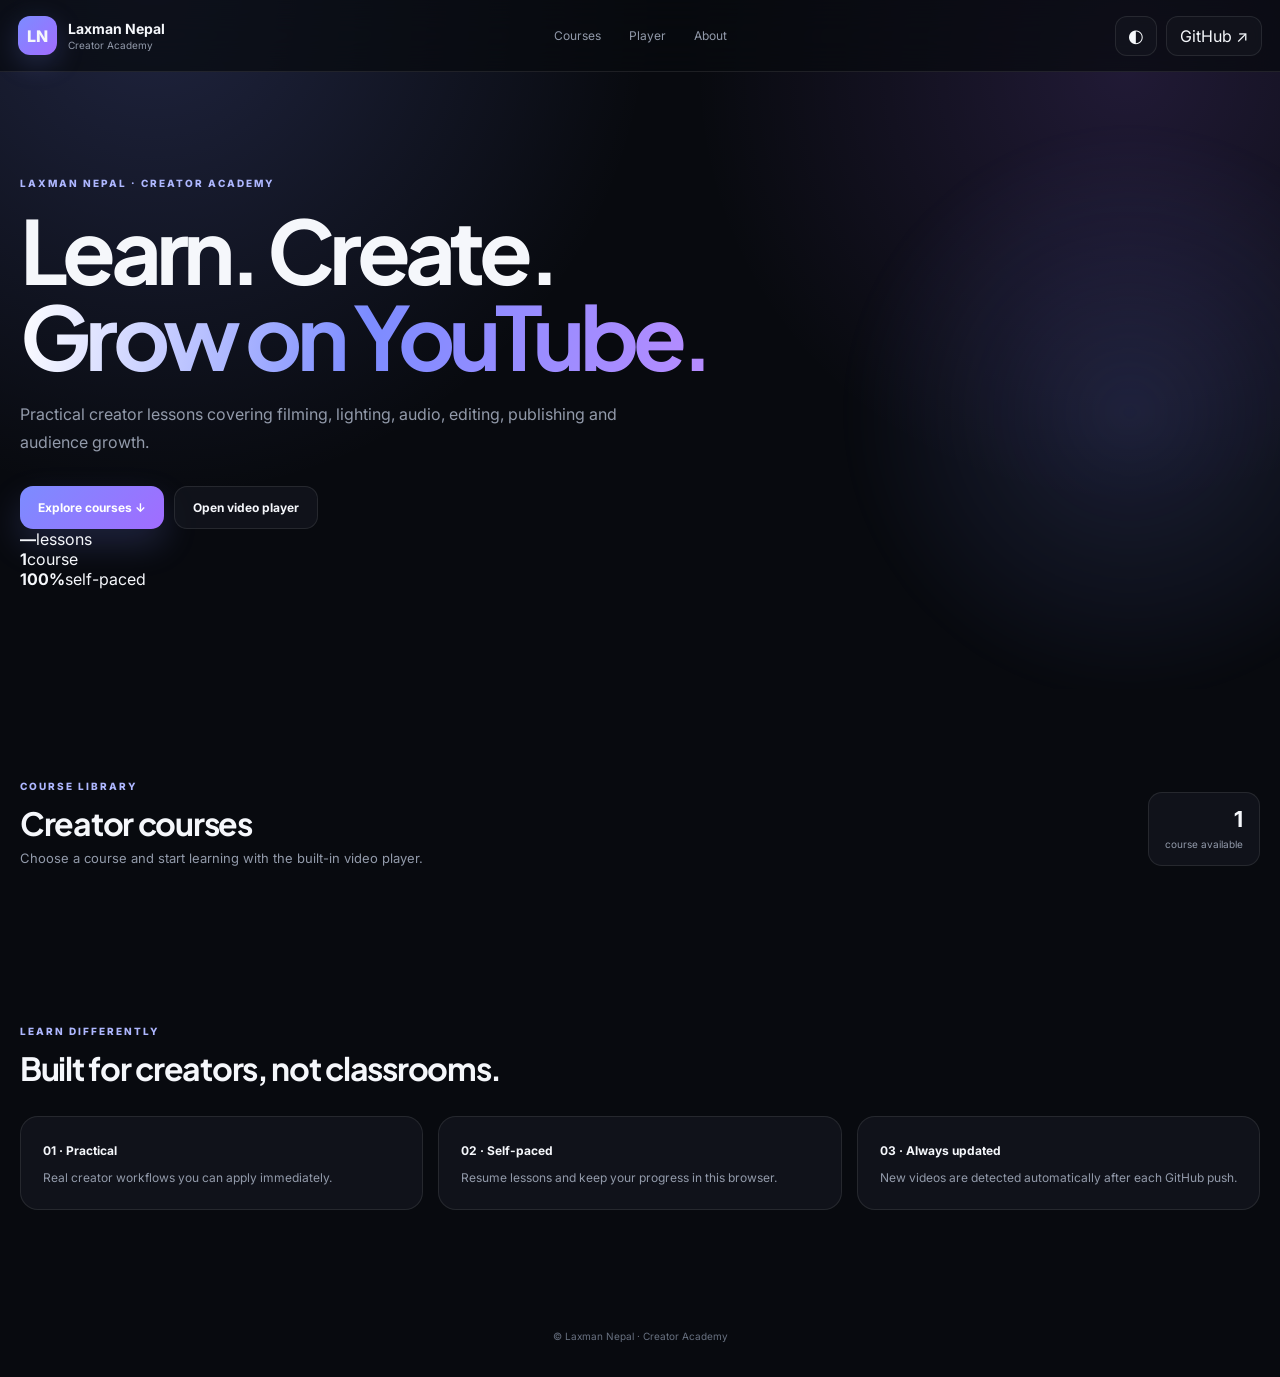
==== commit e7163f2f: "Simplify Creator Academy homepage to hero and course cards" ====
--- a/course/index.html
+++ b/course/index.html
@@ -1 +1 @@
-<!doctype html><html lang="en"><head><meta charset="utf-8"><meta name="viewport" content="width=device-width,initial-scale=1"><meta name="theme-color" content="#080a0f"><meta name="description" content="Laxman Nepal Creator Academy — practical YouTube courses, lessons and tutorials."><title>Laxman Nepal Creator Academy</title><link rel="preconnect" href="https://fonts.googleapis.com"><link rel="preconnect" href="https://fonts.gstatic.com" crossorigin><link href="https://fonts.googleapis.com/css2?family=Inter:wght@400;500;600;700;800&family=Plus+Jakarta+Sans:wght@600;700;800&display=swap" rel="stylesheet"><link rel="stylesheet" href="style.css"><link rel="stylesheet" href="home.css"></head><body><header class="topbar"><a class="brand" href="./"><span class="brandmark">LN</span><span><b>Laxman Nepal</b><small>Creator Academy</small></span></a><nav><a href="#dashboard">Dashboard</a><a href="#courses">Courses</a><a href="#course-videos">All Videos</a><a href="#categories">Categories</a></nav><div class="top-actions"><button id="themeBtn" class="icon-btn" aria-label="Toggle theme">◐</button><a class="github" href="https://github.com/LaxmanNepal/Videos" target="_blank" rel="noopener">GitHub ↗</a></div></header><main><section class="hero-home"><div class="hero-inner"><div class="eyebrow">LAXMAN NEPAL · CREATOR ACADEMY</div><h1>Learn. Create.<br><span>Grow on YouTube.</span></h1><p>A practical creator dashboard for learning filming, editing, publishing and audience growth — one lesson at a time.</p><div class="hero-actions"><a class="primary-cta" href="#dashboard">Continue learning ↓</a><a class="secondary-cta" href="#course-videos">Browse all videos</a></div><div class="hero-mini-stats"><div><b id="heroLessons">—</b><span>lessons</span></div><div><b id="heroCompleted">—</b><span>completed</span></div><div><b id="heroProgress">—</b><span>progress</span></div></div></div><div class="hero-glow"></div></section><section class="dashboard section" id="dashboard"><div class="section-head"><div><span class="section-kicker">YOUR DASHBOARD</span><h2>Pick up where you left off</h2><p>Your learning progress stays in this browser.</p></div><div class="dashboard-progress"><strong id="dashboardProgress">0%</strong><span>course progress</span></div></div><div id="dashboardContinue"></div></section><section class="section" id="courses"><div class="section-head"><div><span class="section-kicker">COURSE LIBRARY</span><h2>Learn something new</h2><p>Courses built around real creator workflows.</p></div><div class="library-count"><strong id="courseCount">—</strong><span>course available</span></div></div><div id="courseGrid" class="course-grid"></div></section><section class="section" id="course-videos"><div class="section-head"><div><span class="section-kicker">YOUTUBE CREATOR COURSE</span><h2>All course videos</h2><p>Every lesson is loaded automatically from the course manifest. Watch in order or jump to any topic.</p></div><div class="course-video-tools"><span id="videoCount">— videos</span><a class="text-link" href="lesson.html">Open player →</a></div></div><div id="courseVideoGrid" class="course-video-grid"></div></section><section class="section" id="categories"><div class="section-head"><div><span class="section-kicker">EXPLORE BY TOPIC</span><h2>Creator skills</h2><p>Jump directly to the skill you want to improve.</p></div></div><div id="categoryGrid" class="category-grid"></div></section><section class="section" id="recent"><div class="section-head"><div><span class="section-kicker">RECENTLY ADDED</span><h2>Latest lessons</h2><p>New videos appear here automatically after a course update.</p></div><a class="text-link" href="#course-videos">View all videos →</a></div><div id="recentGrid" class="lesson-grid"></div></section><section class="featured" id="featured"><div class="featured-copy"><span class="section-kicker">FEATURED COURSE</span><h2>YouTube Creator Course</h2><p>From camera setup to publishing and growth. Follow the curriculum in order or choose any lesson from the playlist.</p><div class="featured-stats"><span><b id="featuredCount">—</b> lessons</span><span>Self-paced</span><span>Practical</span></div><a id="startCourse" class="primary-cta" href="lesson.html">Start course →</a></div><div class="featured-visual"><div class="mock-player"><div class="mock-top"><span>▶</span><span>CREATOR ACADEMY</span></div><div class="mock-play">▶</div><div class="mock-bottom"><div></div><div></div><div></div></div></div></div></section><section class="section about" id="about"><div><span class="section-kicker">LEARN DIFFERENTLY</span><h2>Built for creators, not classrooms.</h2></div><div class="about-grid"><article><b>01 · Practical</b><p>Real creator workflows you can apply immediately.</p></article><article><b>02 · Self-paced</b><p>Resume lessons and keep progress on your device.</p></article><article><b>03 · Always updated</b><p>New course videos are detected automatically after each GitHub push.</p></article></div></section></main><footer>© Laxman Nepal · Creator Academy</footer><script src="app.js"></script><script src="home.js"></script></body></html>+<!doctype html><html lang="en"><head><meta charset="utf-8"><meta name="viewport" content="width=device-width,initial-scale=1"><meta name="theme-color" content="#080a0f"><meta name="description" content="Laxman Nepal Creator Academy — practical YouTube courses, lessons and tutorials."><title>Laxman Nepal Creator Academy</title><link rel="preconnect" href="https://fonts.googleapis.com"><link rel="preconnect" href="https://fonts.gstatic.com" crossorigin><link href="https://fonts.googleapis.com/css2?family=Inter:wght@400;500;600;700;800&family=Plus+Jakarta+Sans:wght@600;700;800&display=swap" rel="stylesheet"><link rel="stylesheet" href="style.css"><link rel="stylesheet" href="home.css"></head><body><header class="topbar"><a class="brand" href="./"><span class="brandmark">LN</span><span><b>Laxman Nepal</b><small>Creator Academy</small></span></a><nav><a href="#courses">Courses</a><a href="lesson.html">Player</a><a href="#about">About</a></nav><div class="top-actions"><button id="themeBtn" class="icon-btn" aria-label="Toggle theme">◐</button><a class="github" href="https://github.com/LaxmanNepal/Videos" target="_blank" rel="noopener">GitHub ↗</a></div></header><main><section class="hero-home"><div class="hero-inner"><div class="eyebrow">LAXMAN NEPAL · CREATOR ACADEMY</div><h1>Learn. Create.<br><span>Grow on YouTube.</span></h1><p>Practical creator lessons covering filming, lighting, audio, editing, publishing and audience growth.</p><div class="hero-actions"><a class="primary-cta" href="#courses">Explore courses ↓</a><a class="secondary-cta" href="lesson.html">Open video player</a></div><div class="hero-mini-stats"><div><b id="heroLessons">—</b><span>lessons</span></div><div><b>1</b><span>course</span></div><div><b>100%</b><span>self-paced</span></div></div></div><div class="hero-glow"></div></section><section class="section courses-home" id="courses"><div class="section-head"><div><span class="section-kicker">COURSE LIBRARY</span><h2>Creator courses</h2><p>Choose a course and start learning with the built-in video player.</p></div><div class="library-count"><strong id="courseCount">1</strong><span>course available</span></div></div><div id="courseGrid" class="course-grid"></div></section><section class="section about" id="about"><div><span class="section-kicker">LEARN DIFFERENTLY</span><h2>Built for creators, not classrooms.</h2></div><div class="about-grid"><article><b>01 · Practical</b><p>Real creator workflows you can apply immediately.</p></article><article><b>02 · Self-paced</b><p>Resume lessons and keep your progress in this browser.</p></article><article><b>03 · Always updated</b><p>New videos are detected automatically after each GitHub push.</p></article></div></section></main><footer>© Laxman Nepal · Creator Academy</footer><script src="app.js"></script><script src="home.js"></script></body></html>
--- a/course/home.css
+++ b/course/home.css
@@ -0,0 +1,4 @@
+#course-videos{scroll-margin-top:88px}.course-video-tools{display:flex;align-items:center;gap:18px;white-space:nowrap}.course-video-tools>span{font-size:13px;font-weight:700;color:var(--muted)}.course-video-grid{display:grid;grid-template-columns:repeat(3,minmax(0,1fr));gap:16px}.course-video-card{position:relative;display:grid;grid-template-columns:150px 1fr auto;gap:16px;align-items:center;min-width:0;padding:12px;border:1px solid var(--line);border-radius:22px;background:var(--card);box-shadow:var(--shadow);color:inherit;text-decoration:none;overflow:hidden;transition:transform .22s ease,border-color .22s ease,box-shadow .22s ease}.course-video-card:hover{transform:translateY(-4px);border-color:rgba(255,255,255,.2);box-shadow:0 18px 45px rgba(0,0,0,.22)}.course-video-card.completed{border-color:rgba(94,220,158,.3)}.course-video-thumb{position:relative;aspect-ratio:16/10;border-radius:15px;overflow:hidden;background:#111722}.course-video-art{height:100%;display:flex;align-items:center;justify-content:space-between;padding:14px 12px;background:radial-gradient(circle at 78% 20%,rgba(119,92,255,.48),transparent 34%),radial-gradient(circle at 15% 90%,rgba(0,202,255,.25),transparent 40%),linear-gradient(135deg,#111827,#090b11)}.course-video-number{font-family:'Plus Jakarta Sans',sans-serif;font-size:36px;font-weight:800;letter-spacing:-2px;color:rgba(255,255,255,.92)}.course-video-play{width:38px;height:38px;border-radius:50%;display:grid;place-items:center;background:rgba(255,255,255,.12);border:1px solid rgba(255,255,255,.18);font-size:13px;color:#fff}.course-video-label{position:absolute;left:9px;bottom:8px;padding:5px 8px;border-radius:7px;background:rgba(5,7,12,.72);backdrop-filter:blur(8px);font-size:9px;font-weight:800;letter-spacing:.8px;color:#fff}.course-video-info{min-width:0}.course-video-info h3{margin:0 0 7px;font-size:15px;line-height:1.35;font-weight:750;display:-webkit-box;-webkit-line-clamp:2;-webkit-box-orient:vertical;overflow:hidden}.course-video-info p{margin:0;font-size:11px;color:var(--muted);line-height:1.45}.course-video-arrow{width:30px;height:30px;display:grid;place-items:center;border-radius:50%;background:rgba(255,255,255,.06);color:var(--muted);font-size:15px;transition:transform .2s ease,color .2s ease}.course-video-card:hover .course-video-arrow{transform:translateX(3px);color:var(--text)}.course-video-error{display:flex;flex-direction:column;gap:7px;align-items:flex-start}.course-video-error strong{color:var(--text)}.course-video-error span{color:var(--muted)}
+@media(max-width:1100px){.course-video-grid{grid-template-columns:repeat(2,minmax(0,1fr))}}
+@media(max-width:720px){.course-video-grid{grid-template-columns:1fr}.course-video-card{grid-template-columns:125px 1fr auto;padding:10px;border-radius:18px;gap:12px}.course-video-number{font-size:30px}.course-video-info h3{font-size:14px}.course-video-info p{font-size:10px}.course-video-tools{gap:10px}.course-video-tools .text-link{display:none}}
+@media(max-width:460px){.course-video-card{grid-template-columns:108px 1fr;gap:11px}.course-video-arrow{display:none}.course-video-thumb{border-radius:12px}.course-video-number{font-size:27px}.course-video-play{width:32px;height:32px}.course-video-label{font-size:8px}}
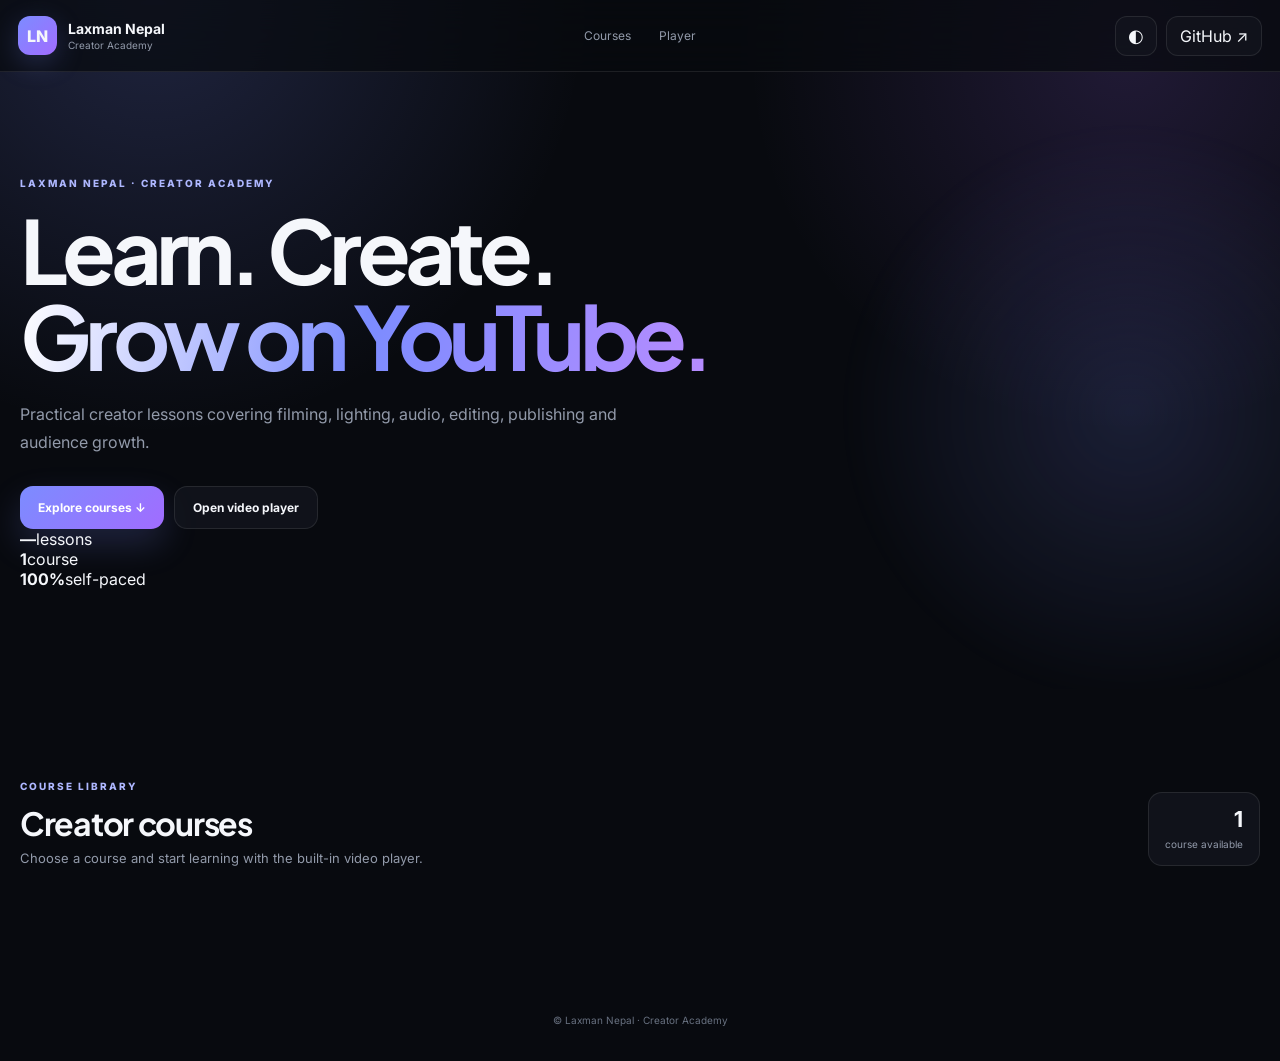
==== commit ad155b3b: "Make homepage hero and course cards only" ====
--- a/course/index.html
+++ b/course/index.html
@@ -1 +1 @@
-<!doctype html><html lang="en"><head><meta charset="utf-8"><meta name="viewport" content="width=device-width,initial-scale=1"><meta name="theme-color" content="#080a0f"><meta name="description" content="Laxman Nepal Creator Academy — practical YouTube courses, lessons and tutorials."><title>Laxman Nepal Creator Academy</title><link rel="preconnect" href="https://fonts.googleapis.com"><link rel="preconnect" href="https://fonts.gstatic.com" crossorigin><link href="https://fonts.googleapis.com/css2?family=Inter:wght@400;500;600;700;800&family=Plus+Jakarta+Sans:wght@600;700;800&display=swap" rel="stylesheet"><link rel="stylesheet" href="style.css"><link rel="stylesheet" href="home.css"></head><body><header class="topbar"><a class="brand" href="./"><span class="brandmark">LN</span><span><b>Laxman Nepal</b><small>Creator Academy</small></span></a><nav><a href="#courses">Courses</a><a href="lesson.html">Player</a><a href="#about">About</a></nav><div class="top-actions"><button id="themeBtn" class="icon-btn" aria-label="Toggle theme">◐</button><a class="github" href="https://github.com/LaxmanNepal/Videos" target="_blank" rel="noopener">GitHub ↗</a></div></header><main><section class="hero-home"><div class="hero-inner"><div class="eyebrow">LAXMAN NEPAL · CREATOR ACADEMY</div><h1>Learn. Create.<br><span>Grow on YouTube.</span></h1><p>Practical creator lessons covering filming, lighting, audio, editing, publishing and audience growth.</p><div class="hero-actions"><a class="primary-cta" href="#courses">Explore courses ↓</a><a class="secondary-cta" href="lesson.html">Open video player</a></div><div class="hero-mini-stats"><div><b id="heroLessons">—</b><span>lessons</span></div><div><b>1</b><span>course</span></div><div><b>100%</b><span>self-paced</span></div></div></div><div class="hero-glow"></div></section><section class="section courses-home" id="courses"><div class="section-head"><div><span class="section-kicker">COURSE LIBRARY</span><h2>Creator courses</h2><p>Choose a course and start learning with the built-in video player.</p></div><div class="library-count"><strong id="courseCount">1</strong><span>course available</span></div></div><div id="courseGrid" class="course-grid"></div></section><section class="section about" id="about"><div><span class="section-kicker">LEARN DIFFERENTLY</span><h2>Built for creators, not classrooms.</h2></div><div class="about-grid"><article><b>01 · Practical</b><p>Real creator workflows you can apply immediately.</p></article><article><b>02 · Self-paced</b><p>Resume lessons and keep your progress in this browser.</p></article><article><b>03 · Always updated</b><p>New videos are detected automatically after each GitHub push.</p></article></div></section></main><footer>© Laxman Nepal · Creator Academy</footer><script src="app.js"></script><script src="home.js"></script></body></html>+<!doctype html><html lang="en"><head><meta charset="utf-8"><meta name="viewport" content="width=device-width,initial-scale=1"><meta name="theme-color" content="#080a0f"><meta name="description" content="Laxman Nepal Creator Academy — practical YouTube courses, lessons and tutorials."><title>Laxman Nepal Creator Academy</title><link rel="preconnect" href="https://fonts.googleapis.com"><link rel="preconnect" href="https://fonts.gstatic.com" crossorigin><link href="https://fonts.googleapis.com/css2?family=Inter:wght@400;500;600;700;800&family=Plus+Jakarta+Sans:wght@600;700;800&display=swap" rel="stylesheet"><link rel="stylesheet" href="style.css"><link rel="stylesheet" href="home.css"></head><body><header class="topbar"><a class="brand" href="./"><span class="brandmark">LN</span><span><b>Laxman Nepal</b><small>Creator Academy</small></span></a><nav><a href="#courses">Courses</a><a href="lesson.html">Player</a></nav><div class="top-actions"><button id="themeBtn" class="icon-btn" aria-label="Toggle theme">◐</button><a class="github" href="https://github.com/LaxmanNepal/Videos" target="_blank" rel="noopener">GitHub ↗</a></div></header><main><section class="hero-home"><div class="hero-inner"><div class="eyebrow">LAXMAN NEPAL · CREATOR ACADEMY</div><h1>Learn. Create.<br><span>Grow on YouTube.</span></h1><p>Practical creator lessons covering filming, lighting, audio, editing, publishing and audience growth.</p><div class="hero-actions"><a class="primary-cta" href="#courses">Explore courses ↓</a><a class="secondary-cta" href="lesson.html">Open video player</a></div><div class="hero-mini-stats"><div><b id="heroLessons">—</b><span>lessons</span></div><div><b>1</b><span>course</span></div><div><b>100%</b><span>self-paced</span></div></div></div><div class="hero-glow"></div></section><section class="section courses-home" id="courses"><div class="section-head"><div><span class="section-kicker">COURSE LIBRARY</span><h2>Creator courses</h2><p>Choose a course and start learning with the built-in video player.</p></div><div class="library-count"><strong id="courseCount">1</strong><span>course available</span></div></div><div id="courseGrid" class="course-grid"></div></section></main><footer>© Laxman Nepal · Creator Academy</footer><script src="app.js"></script><script src="home.js"></script></body></html>
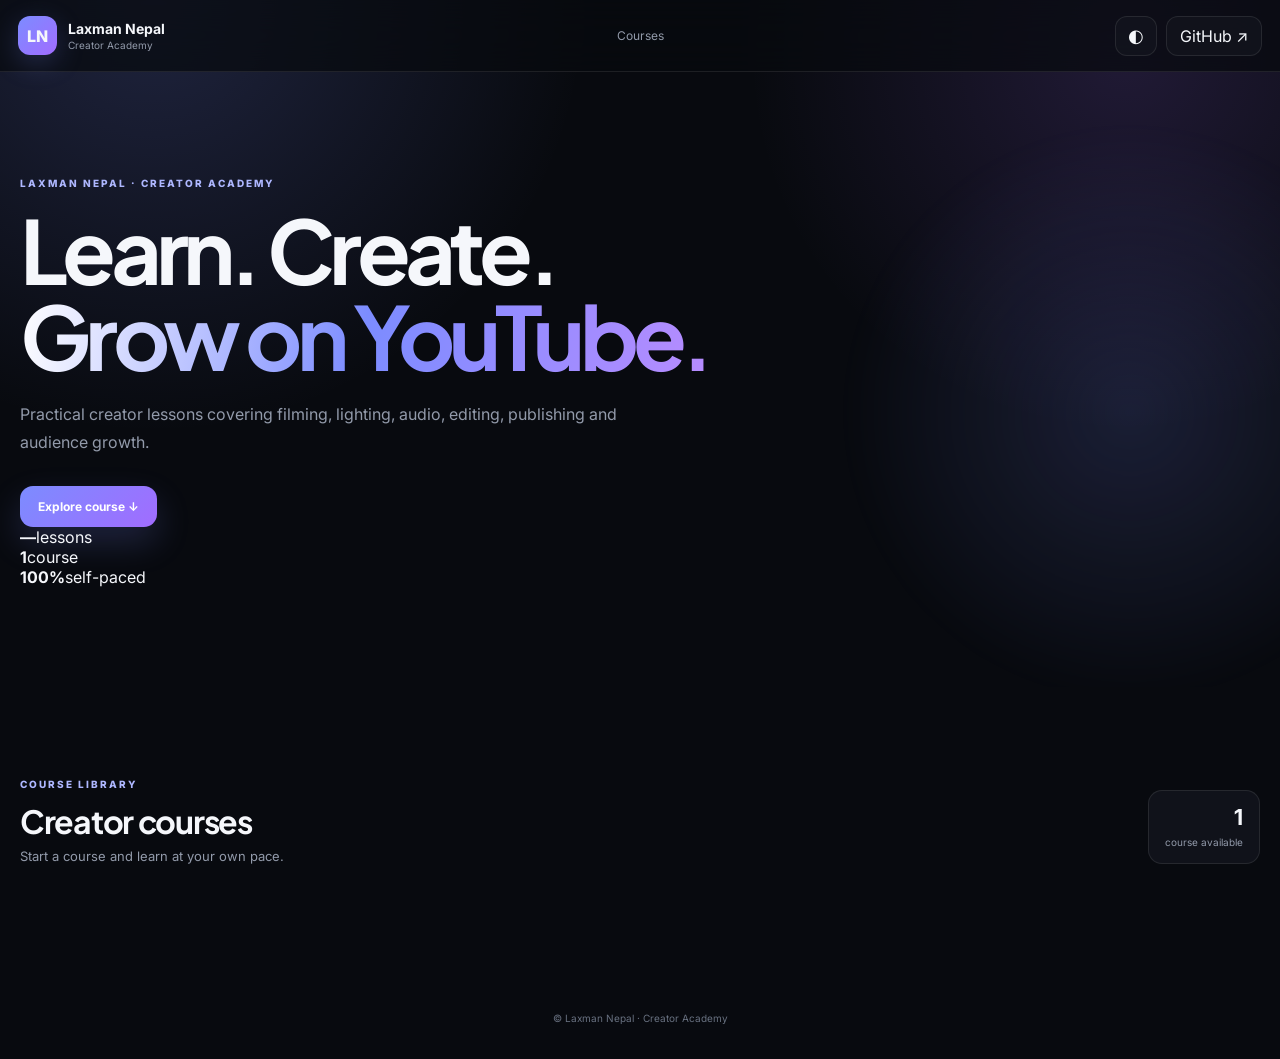
==== commit 8911e610: "Simplify homepage to hero and course cards only" ====
--- a/course/index.html
+++ b/course/index.html
@@ -1 +1 @@
-<!doctype html><html lang="en"><head><meta charset="utf-8"><meta name="viewport" content="width=device-width,initial-scale=1"><meta name="theme-color" content="#080a0f"><meta name="description" content="Laxman Nepal Creator Academy — practical YouTube courses, lessons and tutorials."><title>Laxman Nepal Creator Academy</title><link rel="preconnect" href="https://fonts.googleapis.com"><link rel="preconnect" href="https://fonts.gstatic.com" crossorigin><link href="https://fonts.googleapis.com/css2?family=Inter:wght@400;500;600;700;800&family=Plus+Jakarta+Sans:wght@600;700;800&display=swap" rel="stylesheet"><link rel="stylesheet" href="style.css"><link rel="stylesheet" href="home.css"></head><body><header class="topbar"><a class="brand" href="./"><span class="brandmark">LN</span><span><b>Laxman Nepal</b><small>Creator Academy</small></span></a><nav><a href="#courses">Courses</a><a href="lesson.html">Player</a></nav><div class="top-actions"><button id="themeBtn" class="icon-btn" aria-label="Toggle theme">◐</button><a class="github" href="https://github.com/LaxmanNepal/Videos" target="_blank" rel="noopener">GitHub ↗</a></div></header><main><section class="hero-home"><div class="hero-inner"><div class="eyebrow">LAXMAN NEPAL · CREATOR ACADEMY</div><h1>Learn. Create.<br><span>Grow on YouTube.</span></h1><p>Practical creator lessons covering filming, lighting, audio, editing, publishing and audience growth.</p><div class="hero-actions"><a class="primary-cta" href="#courses">Explore courses ↓</a><a class="secondary-cta" href="lesson.html">Open video player</a></div><div class="hero-mini-stats"><div><b id="heroLessons">—</b><span>lessons</span></div><div><b>1</b><span>course</span></div><div><b>100%</b><span>self-paced</span></div></div></div><div class="hero-glow"></div></section><section class="section courses-home" id="courses"><div class="section-head"><div><span class="section-kicker">COURSE LIBRARY</span><h2>Creator courses</h2><p>Choose a course and start learning with the built-in video player.</p></div><div class="library-count"><strong id="courseCount">1</strong><span>course available</span></div></div><div id="courseGrid" class="course-grid"></div></section></main><footer>© Laxman Nepal · Creator Academy</footer><script src="app.js"></script><script src="home.js"></script></body></html>+<!doctype html><html lang="en"><head><meta charset="utf-8"><meta name="viewport" content="width=device-width,initial-scale=1"><meta name="theme-color" content="#080a0f"><meta name="description" content="Laxman Nepal Creator Academy — practical YouTube courses, lessons and tutorials."><title>Laxman Nepal Creator Academy</title><link rel="preconnect" href="https://fonts.googleapis.com"><link rel="preconnect" href="https://fonts.gstatic.com" crossorigin><link href="https://fonts.googleapis.com/css2?family=Inter:wght@400;500;600;700;800&family=Plus+Jakarta+Sans:wght@600;700;800&display=swap" rel="stylesheet"><link rel="stylesheet" href="style.css"></head><body><header class="topbar"><a class="brand" href="./"><span class="brandmark">LN</span><span><b>Laxman Nepal</b><small>Creator Academy</small></span></a><nav><a href="#courses">Courses</a></nav><div class="top-actions"><button id="themeBtn" class="icon-btn" aria-label="Toggle theme">◐</button><a class="github" href="https://github.com/LaxmanNepal/Videos" target="_blank" rel="noopener">GitHub ↗</a></div></header><main><section class="hero-home"><div class="hero-inner"><div class="eyebrow">LAXMAN NEPAL · CREATOR ACADEMY</div><h1>Learn. Create.<br><span>Grow on YouTube.</span></h1><p>Practical creator lessons covering filming, lighting, audio, editing, publishing and audience growth.</p><div class="hero-actions"><a class="primary-cta" href="#courses">Explore course ↓</a></div><div class="hero-mini-stats"><div><b id="heroLessons">—</b><span>lessons</span></div><div><b>1</b><span>course</span></div><div><b>100%</b><span>self-paced</span></div></div></div><div class="hero-glow"></div></section><section class="section courses-home" id="courses"><div class="section-head"><div><span class="section-kicker">COURSE LIBRARY</span><h2>Creator courses</h2><p>Start a course and learn at your own pace.</p></div><div class="library-count"><strong id="courseCount">1</strong><span>course available</span></div></div><div id="courseGrid" class="course-grid"></div></section></main><footer>© Laxman Nepal · Creator Academy</footer><script src="app.js"></script></body></html>
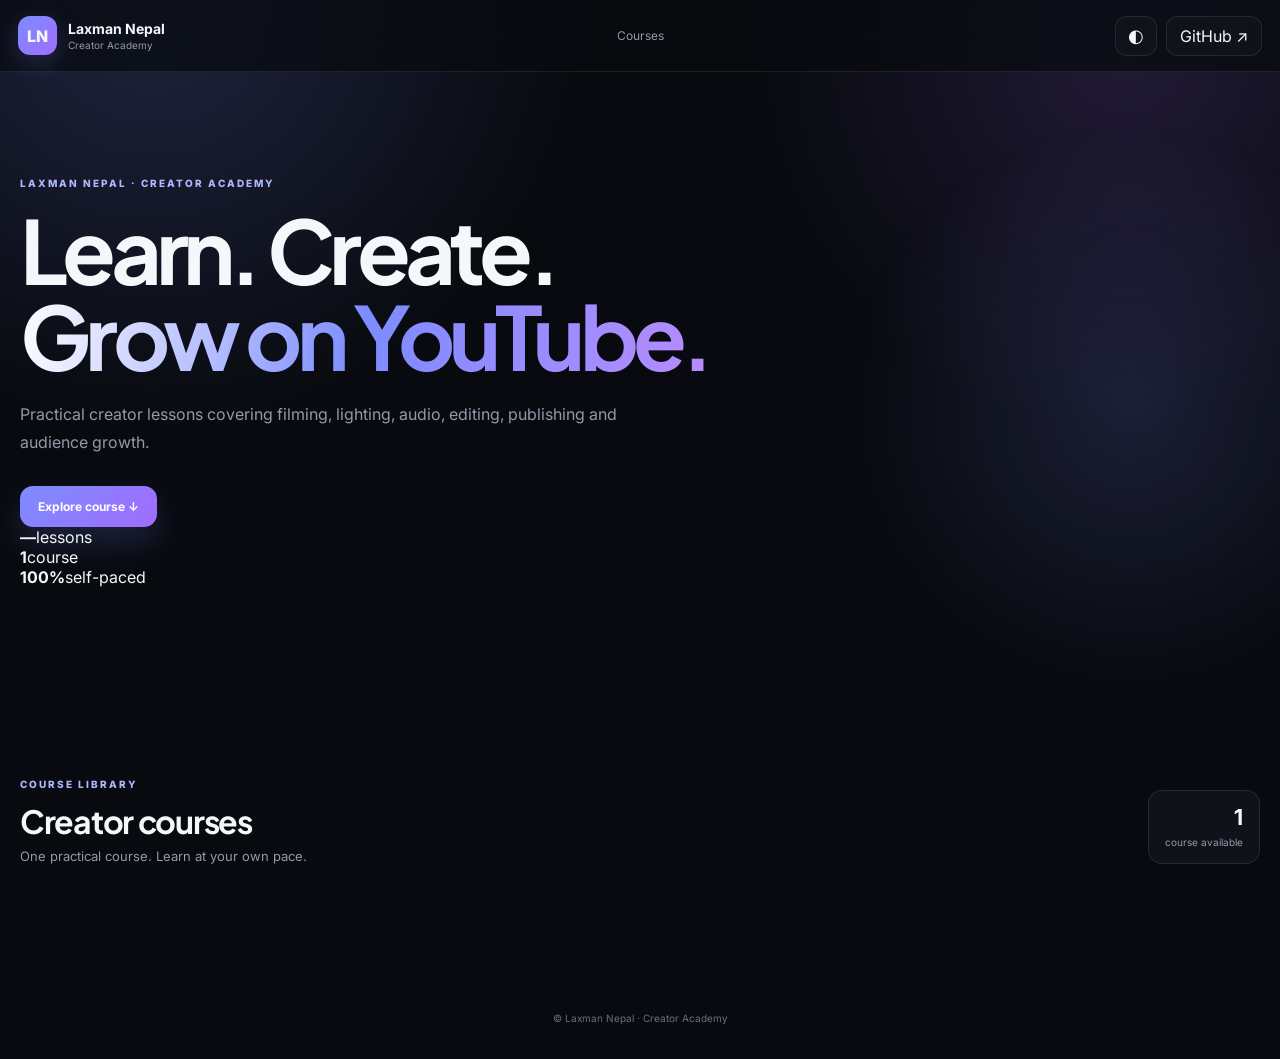
==== commit bf93c876: "Polish homepage course card layout" ====
--- a/course/index.html
+++ b/course/index.html
@@ -1 +1 @@
-<!doctype html><html lang="en"><head><meta charset="utf-8"><meta name="viewport" content="width=device-width,initial-scale=1"><meta name="theme-color" content="#080a0f"><meta name="description" content="Laxman Nepal Creator Academy — practical YouTube courses, lessons and tutorials."><title>Laxman Nepal Creator Academy</title><link rel="preconnect" href="https://fonts.googleapis.com"><link rel="preconnect" href="https://fonts.gstatic.com" crossorigin><link href="https://fonts.googleapis.com/css2?family=Inter:wght@400;500;600;700;800&family=Plus+Jakarta+Sans:wght@600;700;800&display=swap" rel="stylesheet"><link rel="stylesheet" href="style.css"></head><body><header class="topbar"><a class="brand" href="./"><span class="brandmark">LN</span><span><b>Laxman Nepal</b><small>Creator Academy</small></span></a><nav><a href="#courses">Courses</a></nav><div class="top-actions"><button id="themeBtn" class="icon-btn" aria-label="Toggle theme">◐</button><a class="github" href="https://github.com/LaxmanNepal/Videos" target="_blank" rel="noopener">GitHub ↗</a></div></header><main><section class="hero-home"><div class="hero-inner"><div class="eyebrow">LAXMAN NEPAL · CREATOR ACADEMY</div><h1>Learn. Create.<br><span>Grow on YouTube.</span></h1><p>Practical creator lessons covering filming, lighting, audio, editing, publishing and audience growth.</p><div class="hero-actions"><a class="primary-cta" href="#courses">Explore course ↓</a></div><div class="hero-mini-stats"><div><b id="heroLessons">—</b><span>lessons</span></div><div><b>1</b><span>course</span></div><div><b>100%</b><span>self-paced</span></div></div></div><div class="hero-glow"></div></section><section class="section courses-home" id="courses"><div class="section-head"><div><span class="section-kicker">COURSE LIBRARY</span><h2>Creator courses</h2><p>Start a course and learn at your own pace.</p></div><div class="library-count"><strong id="courseCount">1</strong><span>course available</span></div></div><div id="courseGrid" class="course-grid"></div></section></main><footer>© Laxman Nepal · Creator Academy</footer><script src="app.js"></script></body></html>+<!doctype html><html lang="en"><head><meta charset="utf-8"><meta name="viewport" content="width=device-width,initial-scale=1"><meta name="theme-color" content="#080a0f"><meta name="description" content="Laxman Nepal Creator Academy — practical YouTube courses, lessons and tutorials."><title>Laxman Nepal Creator Academy</title><link rel="preconnect" href="https://fonts.googleapis.com"><link rel="preconnect" href="https://fonts.gstatic.com" crossorigin><link href="https://fonts.googleapis.com/css2?family=Inter:wght@400;500;600;700;800&family=Plus+Jakarta+Sans:wght@600;700;800&display=swap" rel="stylesheet"><link rel="stylesheet" href="style.css"><link rel="stylesheet" href="course-card.css"></head><body><header class="topbar"><a class="brand" href="./"><span class="brandmark">LN</span><span><b>Laxman Nepal</b><small>Creator Academy</small></span></a><nav><a href="#courses">Courses</a></nav><div class="top-actions"><button id="themeBtn" class="icon-btn" aria-label="Toggle theme">◐</button><a class="github" href="https://github.com/LaxmanNepal/Videos" target="_blank" rel="noopener">GitHub ↗</a></div></header><main><section class="hero-home"><div class="hero-inner"><div class="eyebrow">LAXMAN NEPAL · CREATOR ACADEMY</div><h1>Learn. Create.<br><span>Grow on YouTube.</span></h1><p>Practical creator lessons covering filming, lighting, audio, editing, publishing and audience growth.</p><div class="hero-actions"><a class="primary-cta" href="#courses">Explore course ↓</a></div><div class="hero-mini-stats"><div><b id="heroLessons">—</b><span>lessons</span></div><div><b>1</b><span>course</span></div><div><b>100%</b><span>self-paced</span></div></div></div><div class="hero-glow"></div></section><section class="section courses-home" id="courses"><div class="section-head"><div><span class="section-kicker">COURSE LIBRARY</span><h2>Creator courses</h2><p>One practical course. Learn at your own pace.</p></div><div class="library-count"><strong id="courseCount">1</strong><span>course available</span></div></div><div id="courseGrid" class="course-grid"></div></section></main><footer>© Laxman Nepal · Creator Academy</footer><script src="app.js"></script></body></html>
--- a/course/course-card.css
+++ b/course/course-card.css
@@ -0,0 +1 @@
+.course-card.dynamic-card{min-height:0;padding:0;overflow:hidden;display:flex;flex-direction:column;background:linear-gradient(145deg,rgba(25,29,40,.92),rgba(12,15,22,.82));transition:transform .28s ease,box-shadow .28s ease,border-color .28s ease}.course-card.dynamic-card:hover{transform:translateY(-5px);box-shadow:0 28px 80px rgba(0,0,0,.42);border-color:rgba(150,160,255,.28)}.course-cover{position:relative;aspect-ratio:16/8.8;overflow:hidden;background:radial-gradient(circle at 72% 25%,rgba(161,108,255,.38),transparent 28%),radial-gradient(circle at 28% 65%,rgba(124,140,255,.34),transparent 34%),linear-gradient(135deg,#111624,#080a0f 70%)}.course-cover:before{content:"";position:absolute;inset:0;background:linear-gradient(120deg,transparent 20%,rgba(255,255,255,.06) 48%,transparent 72%);transform:translateX(-100%);transition:transform .7s ease}.course-card:hover .course-cover:before{transform:translateX(100%)}.course-cover:after{content:"LN";position:absolute;right:22px;bottom:-30px;font:800 130px/1 "Plus Jakarta Sans",sans-serif;letter-spacing:-.1em;color:rgba(255,255,255,.035)}.cover-play{position:absolute;left:22px;bottom:20px;width:48px;height:48px;border-radius:15px;display:grid;place-items:center;color:#fff;background:linear-gradient(135deg,var(--accent),var(--accent2));box-shadow:0 12px 30px rgba(124,140,255,.3);z-index:2}.cover-label{position:absolute;top:16px;left:16px;padding:6px 9px;border-radius:8px;background:rgba(7,9,14,.55);border:1px solid rgba(255,255,255,.12);backdrop-filter:blur(12px);font-size:8px;letter-spacing:.14em;font-weight:800;color:#c9ceff;z-index:2}.dynamic-card>div:not(.course-cover){padding-left:22px;padding-right:22px}.dynamic-card>div:nth-child(2){padding-top:21px}.dynamic-card h3{margin:0 0 8px;font-size:22px}.dynamic-card p{max-width:600px}.course-progress{padding-top:18px}.course-progress>div{display:flex;justify-content:space-between;font-size:10px;color:var(--muted);margin-bottom:8px}.course-progress b{color:var(--text)}.course-progress>i{display:block;height:5px;border-radius:9px;background:rgba(255,255,255,.08);overflow:hidden}.course-progress u{display:block;height:100%;border-radius:inherit;text-decoration:none;background:linear-gradient(90deg,var(--accent),var(--accent2));transition:width .5s ease}.dynamic-card .course-meta{padding-top:18px;padding-bottom:22px;margin-top:0}.course-link{transition:transform .2s ease,background .2s ease}.course-link:hover{transform:translateX(2px);background:rgba(255,255,255,.12)}.course-resume{display:inline-flex;align-items:center;gap:6px;margin-top:12px;color:#aeb7ff;font-size:10px;font-weight:700}.course-resume:before{content:"●";font-size:7px}@media(max-width:600px){.dynamic-card h3{font-size:19px}.course-cover{aspect-ratio:16/9}.dynamic-card>div:not(.course-cover){padding-left:17px;padding-right:17px}.dynamic-card .course-meta{padding-bottom:17px}}
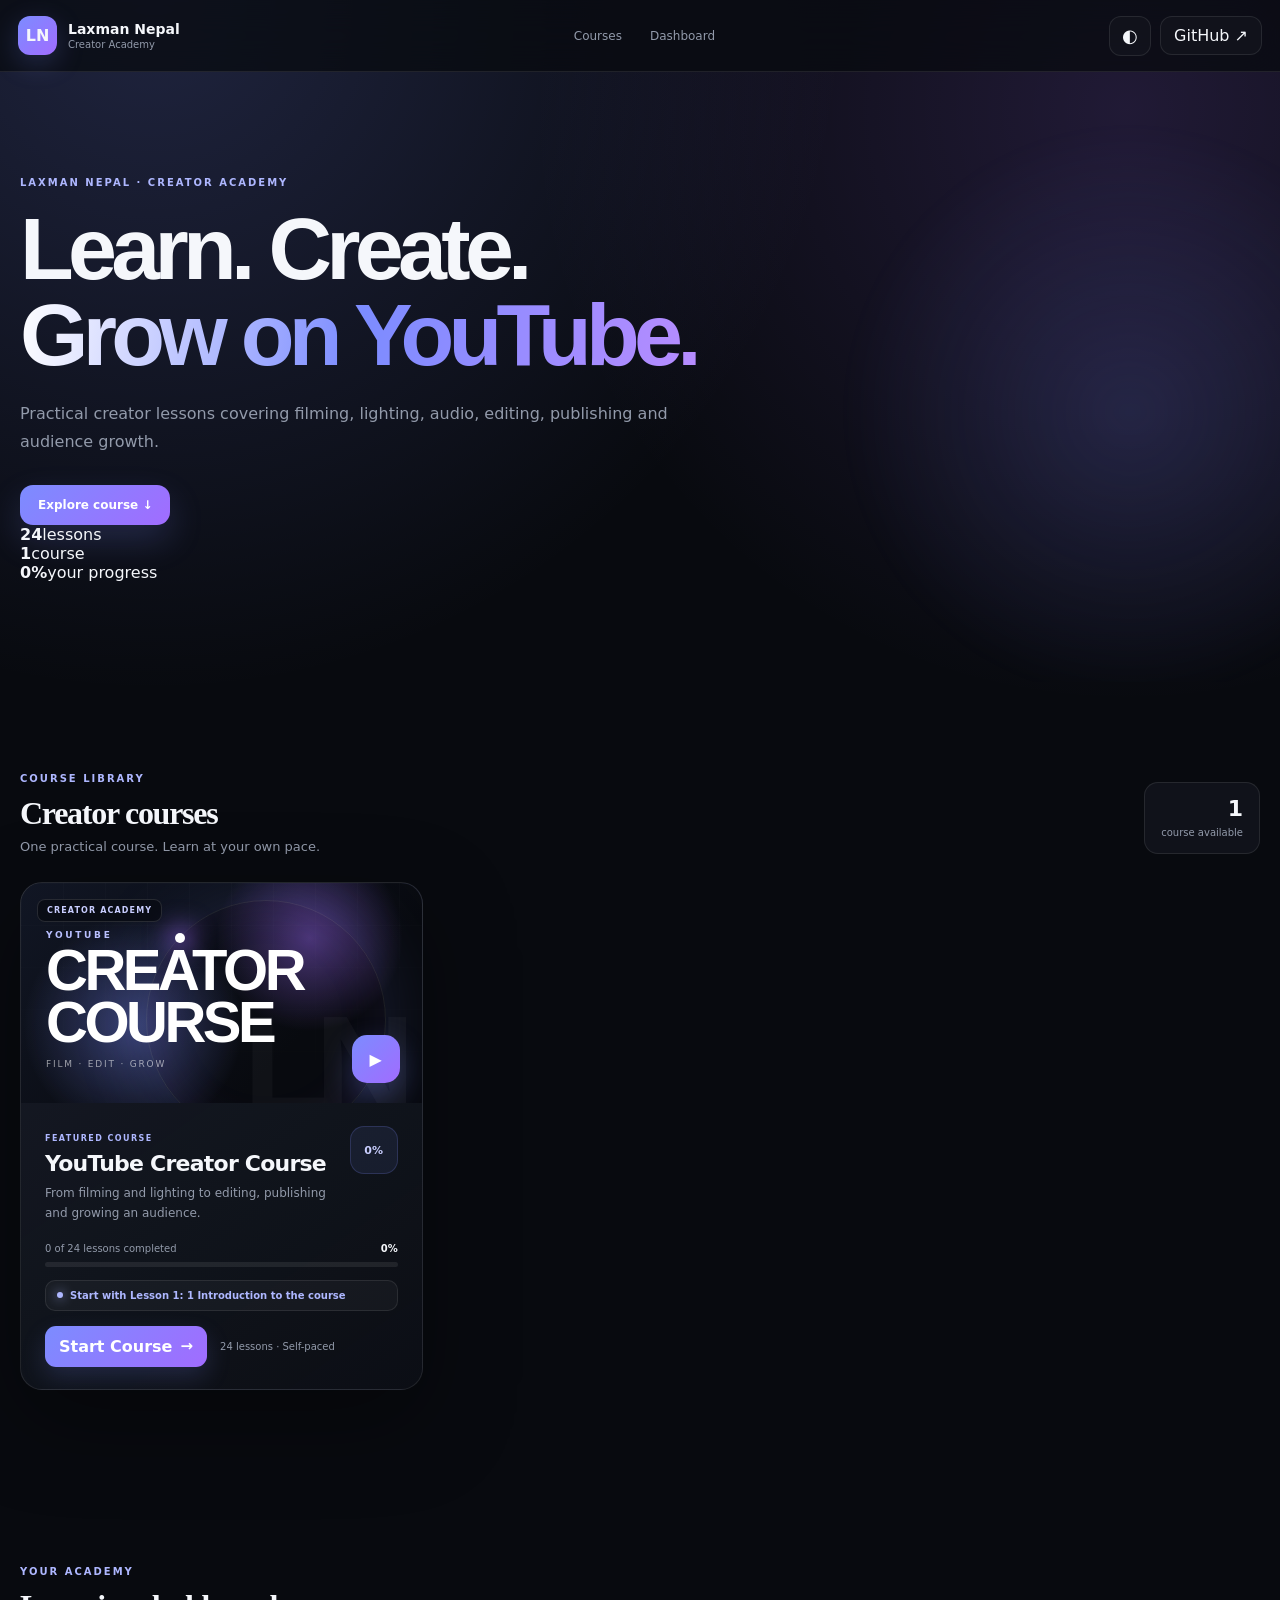
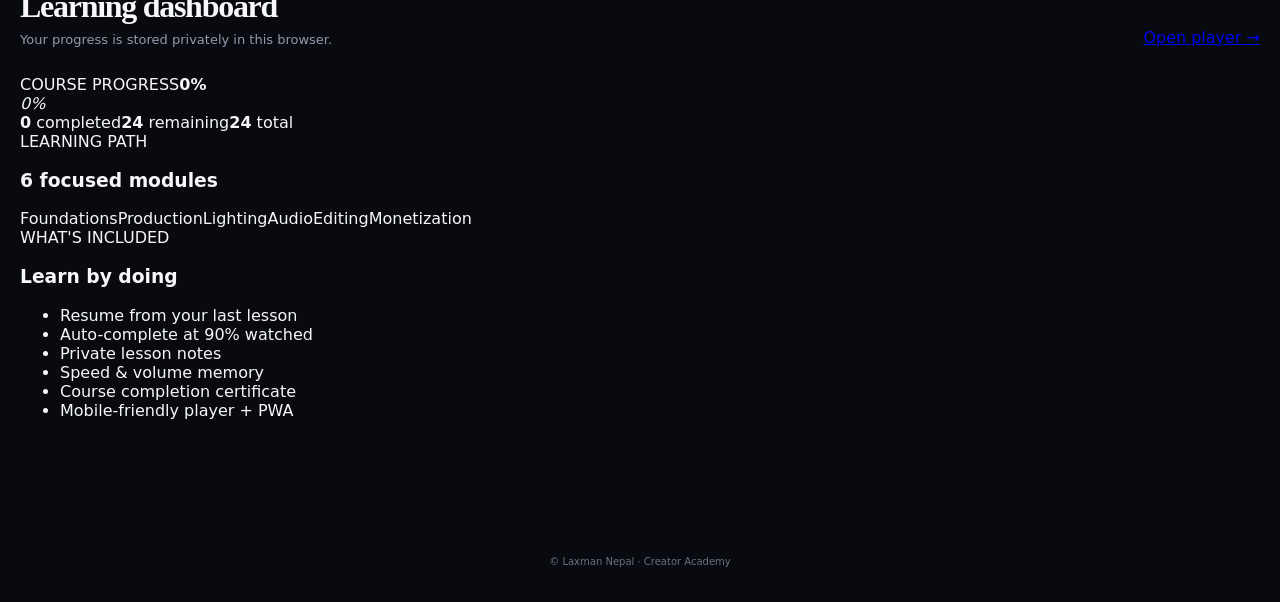
==== commit e603a91e: "feat: add lightweight creator academy dashboard" ====
--- a/course/index.html
+++ b/course/index.html
@@ -1 +1 @@
-<!doctype html><html lang="en"><head><meta charset="utf-8"><meta name="viewport" content="width=device-width,initial-scale=1"><meta name="theme-color" content="#080a0f"><meta name="description" content="Laxman Nepal Creator Academy — practical YouTube courses, lessons and tutorials."><title>Laxman Nepal Creator Academy</title><link rel="preconnect" href="https://fonts.googleapis.com"><link rel="preconnect" href="https://fonts.gstatic.com" crossorigin><link href="https://fonts.googleapis.com/css2?family=Inter:wght@400;500;600;700;800&family=Plus+Jakarta+Sans:wght@600;700;800&display=swap" rel="stylesheet"><link rel="stylesheet" href="style.css"><link rel="stylesheet" href="course-card.css"></head><body><header class="topbar"><a class="brand" href="./"><span class="brandmark">LN</span><span><b>Laxman Nepal</b><small>Creator Academy</small></span></a><nav><a href="#courses">Courses</a></nav><div class="top-actions"><button id="themeBtn" class="icon-btn" aria-label="Toggle theme">◐</button><a class="github" href="https://github.com/LaxmanNepal/Videos" target="_blank" rel="noopener">GitHub ↗</a></div></header><main><section class="hero-home"><div class="hero-inner"><div class="eyebrow">LAXMAN NEPAL · CREATOR ACADEMY</div><h1>Learn. Create.<br><span>Grow on YouTube.</span></h1><p>Practical creator lessons covering filming, lighting, audio, editing, publishing and audience growth.</p><div class="hero-actions"><a class="primary-cta" href="#courses">Explore course ↓</a></div><div class="hero-mini-stats"><div><b id="heroLessons">—</b><span>lessons</span></div><div><b>1</b><span>course</span></div><div><b>100%</b><span>self-paced</span></div></div></div><div class="hero-glow"></div></section><section class="section courses-home" id="courses"><div class="section-head"><div><span class="section-kicker">COURSE LIBRARY</span><h2>Creator courses</h2><p>One practical course. Learn at your own pace.</p></div><div class="library-count"><strong id="courseCount">1</strong><span>course available</span></div></div><div id="courseGrid" class="course-grid"></div></section></main><footer>© Laxman Nepal · Creator Academy</footer><script src="app.js"></script></body></html>+<!doctype html><html lang="en"><head><meta charset="utf-8"><meta name="viewport" content="width=device-width,initial-scale=1"><meta name="theme-color" content="#080a0f"><meta name="description" content="Laxman Nepal Creator Academy — practical YouTube courses, lessons and tutorials."><title>Laxman Nepal Creator Academy</title><link rel="preconnect" href="https://fonts.googleapis.com"><link rel="preconnect" href="https://fonts.gstatic.com"><link rel="stylesheet" href="style.css"><link rel="stylesheet" href="course-card.css"><link rel="stylesheet" href="player.css"><link rel="manifest" href="manifest.webmanifest"></head><body><header class="topbar"><a class="brand" href="./"><span class="brandmark">LN</span><span><b>Laxman Nepal</b><small>Creator Academy</small></span></a><nav><a href="#courses">Courses</a><a href="#dashboard">Dashboard</a></nav><div class="top-actions"><button id="themeBtn" class="icon-btn" aria-label="Toggle theme">◐</button><a class="github" href="https://github.com/LaxmanNepal/Videos" target="_blank" rel="noopener">GitHub ↗</a></div></header><main><section class="hero-home"><div class="hero-inner"><div class="eyebrow">LAXMAN NEPAL · CREATOR ACADEMY</div><h1>Learn. Create.<br><span>Grow on YouTube.</span></h1><p>Practical creator lessons covering filming, lighting, audio, editing, publishing and audience growth.</p><div class="hero-actions"><a class="primary-cta" href="#courses">Explore course ↓</a></div><div class="hero-mini-stats"><div><b id="heroLessons">—</b><span>lessons</span></div><div><b>1</b><span>course</span></div><div><b id="heroProgress">0%</b><span>your progress</span></div></div></div><div class="hero-glow"></div></section><section class="section courses-home" id="courses"><div class="section-head"><div><span class="section-kicker">COURSE LIBRARY</span><h2>Creator courses</h2><p>One practical course. Learn at your own pace.</p></div><div class="library-count"><strong id="courseCount">1</strong><span>course available</span></div></div><div id="courseGrid" class="course-grid"></div></section><section class="section academy-dashboard" id="dashboard"><div class="section-head"><div><span class="section-kicker">YOUR ACADEMY</span><h2>Learning dashboard</h2><p>Your progress is stored privately in this browser.</p></div><a class="dashboard-link" href="lesson.html">Open player →</a></div><div class="dash-grid"><article class="dash-card dash-main"><span class="dash-label">COURSE PROGRESS</span><strong id="dashboardProgress">0%</strong><div class="dash-track"><i id="dashProgress"></i></div><div class="dash-stats"><span><b id="dashCompleted">0</b> completed</span><span><b id="dashRemaining">0</b> remaining</span><span><b id="dashLessons">0</b> total</span></div></article><article class="dash-card"><span class="dash-label">LEARNING PATH</span><h3>6 focused modules</h3><div class="module-pills"><span>Foundations</span><span>Production</span><span>Lighting</span><span>Audio</span><span>Editing</span><span>Monetization</span></div></article><article class="dash-card"><span class="dash-label">WHAT'S INCLUDED</span><h3>Learn by doing</h3><ul><li>Resume from your last lesson</li><li>Auto-complete at 90% watched</li><li>Private lesson notes</li><li>Speed & volume memory</li><li>Course completion certificate</li><li>Mobile-friendly player + PWA</li></ul></article></div></section></main><footer>© Laxman Nepal · Creator Academy</footer><script src="app.js"></script><script>if('serviceWorker' in navigator)navigator.serviceWorker.register('./sw.js').catch(()=>{});</script></body></html>
--- a/course/course-card.css
+++ b/course/course-card.css
@@ -1 +1 @@
-.course-card.dynamic-card{min-height:0;padding:0;overflow:hidden;display:flex;flex-direction:column;background:linear-gradient(145deg,rgba(25,29,40,.92),rgba(12,15,22,.82));transition:transform .28s ease,box-shadow .28s ease,border-color .28s ease}.course-card.dynamic-card:hover{transform:translateY(-5px);box-shadow:0 28px 80px rgba(0,0,0,.42);border-color:rgba(150,160,255,.28)}.course-cover{position:relative;aspect-ratio:16/8.8;overflow:hidden;background:radial-gradient(circle at 72% 25%,rgba(161,108,255,.38),transparent 28%),radial-gradient(circle at 28% 65%,rgba(124,140,255,.34),transparent 34%),linear-gradient(135deg,#111624,#080a0f 70%)}.course-cover:before{content:"";position:absolute;inset:0;background:linear-gradient(120deg,transparent 20%,rgba(255,255,255,.06) 48%,transparent 72%);transform:translateX(-100%);transition:transform .7s ease}.course-card:hover .course-cover:before{transform:translateX(100%)}.course-cover:after{content:"LN";position:absolute;right:22px;bottom:-30px;font:800 130px/1 "Plus Jakarta Sans",sans-serif;letter-spacing:-.1em;color:rgba(255,255,255,.035)}.cover-play{position:absolute;left:22px;bottom:20px;width:48px;height:48px;border-radius:15px;display:grid;place-items:center;color:#fff;background:linear-gradient(135deg,var(--accent),var(--accent2));box-shadow:0 12px 30px rgba(124,140,255,.3);z-index:2}.cover-label{position:absolute;top:16px;left:16px;padding:6px 9px;border-radius:8px;background:rgba(7,9,14,.55);border:1px solid rgba(255,255,255,.12);backdrop-filter:blur(12px);font-size:8px;letter-spacing:.14em;font-weight:800;color:#c9ceff;z-index:2}.dynamic-card>div:not(.course-cover){padding-left:22px;padding-right:22px}.dynamic-card>div:nth-child(2){padding-top:21px}.dynamic-card h3{margin:0 0 8px;font-size:22px}.dynamic-card p{max-width:600px}.course-progress{padding-top:18px}.course-progress>div{display:flex;justify-content:space-between;font-size:10px;color:var(--muted);margin-bottom:8px}.course-progress b{color:var(--text)}.course-progress>i{display:block;height:5px;border-radius:9px;background:rgba(255,255,255,.08);overflow:hidden}.course-progress u{display:block;height:100%;border-radius:inherit;text-decoration:none;background:linear-gradient(90deg,var(--accent),var(--accent2));transition:width .5s ease}.dynamic-card .course-meta{padding-top:18px;padding-bottom:22px;margin-top:0}.course-link{transition:transform .2s ease,background .2s ease}.course-link:hover{transform:translateX(2px);background:rgba(255,255,255,.12)}.course-resume{display:inline-flex;align-items:center;gap:6px;margin-top:12px;color:#aeb7ff;font-size:10px;font-weight:700}.course-resume:before{content:"●";font-size:7px}@media(max-width:600px){.dynamic-card h3{font-size:19px}.course-cover{aspect-ratio:16/9}.dynamic-card>div:not(.course-cover){padding-left:17px;padding-right:17px}.dynamic-card .course-meta{padding-bottom:17px}}+.course-card.dynamic-card{min-height:0;padding:0;overflow:hidden;display:flex;flex-direction:column;background:linear-gradient(145deg,rgba(25,29,40,.94),rgba(12,15,22,.86));transition:transform .28s ease,box-shadow .28s ease,border-color .28s ease}.course-card.dynamic-card:hover{transform:translateY(-6px);box-shadow:0 32px 90px rgba(0,0,0,.45);border-color:rgba(150,160,255,.32)}.course-cover{position:relative;display:block;aspect-ratio:16/8.8;overflow:hidden;background:radial-gradient(circle at 72% 25%,rgba(161,108,255,.42),transparent 28%),radial-gradient(circle at 28% 65%,rgba(124,140,255,.38),transparent 34%),linear-gradient(135deg,#111624,#080a0f 70%);text-decoration:none;color:#fff}.course-cover:before{content:"";position:absolute;inset:0;background:linear-gradient(120deg,transparent 20%,rgba(255,255,255,.07) 48%,transparent 72%);transform:translateX(-100%);transition:transform .7s ease}.course-card:hover .course-cover:before{transform:translateX(100%)}.course-cover:after{content:"LN";position:absolute;right:20px;bottom:-32px;font:800 140px/1 "Plus Jakarta Sans",sans-serif;letter-spacing:-.1em;color:rgba(255,255,255,.035)}.cover-grid{position:absolute;inset:0;opacity:.35;background-image:linear-gradient(rgba(255,255,255,.05) 1px,transparent 1px),linear-gradient(90deg,rgba(255,255,255,.05) 1px,transparent 1px);background-size:42px 42px;mask-image:linear-gradient(to bottom,black,transparent)}.cover-orbit{position:absolute;width:240px;height:240px;border:1px solid rgba(255,255,255,.09);border-radius:50%;right:9%;top:8%;box-shadow:0 0 80px rgba(124,140,255,.16),inset 0 0 50px rgba(161,108,255,.08)}.cover-orbit:after{content:"";position:absolute;width:10px;height:10px;border-radius:50%;background:#fff;box-shadow:0 0 25px 7px rgba(161,108,255,.65);left:28px;top:32px}.cover-badge{position:absolute;top:16px;left:16px;padding:6px 9px;border-radius:8px;background:rgba(7,9,14,.55);border:1px solid rgba(255,255,255,.12);backdrop-filter:blur(12px);font-size:8px;letter-spacing:.14em;font-weight:800;color:#c9ceff;z-index:2}.cover-content{position:absolute;left:25px;top:50%;transform:translateY(-45%);z-index:2;display:flex;flex-direction:column;gap:4px}.cover-content small{font-size:9px;letter-spacing:.3em;color:#b9c0ff;font-weight:800}.cover-content strong{font:800 clamp(32px,5vw,58px)/.9 "Plus Jakarta Sans",sans-serif;letter-spacing:-.06em}.cover-content span{font-size:9px;letter-spacing:.2em;color:rgba(255,255,255,.58);margin-top:7px}.cover-play{position:absolute;right:22px;bottom:20px;width:48px;height:48px;border-radius:15px;display:grid;place-items:center;color:#fff;background:linear-gradient(135deg,var(--accent),var(--accent2));box-shadow:0 12px 30px rgba(124,140,255,.3);z-index:3;transition:transform .22s ease}.course-card:hover .cover-play{transform:scale(1.08)}.course-body{padding:23px 24px 22px}.course-heading{display:flex;gap:15px;justify-content:space-between;align-items:flex-start}.course-eyebrow{font-size:8px;letter-spacing:.18em;color:#aeb7ff;font-weight:800}.dynamic-card h3{margin:6px 0 8px;font-size:22px;letter-spacing:-.035em}.dynamic-card p{max-width:620px;font-size:12px;color:var(--muted);line-height:1.65;margin:0}.course-state{min-width:48px;height:48px;border-radius:14px;display:grid;place-items:center;border:1px solid rgba(124,140,255,.2);background:rgba(124,140,255,.09);font-size:11px;font-weight:800;color:#c9ceff}.course-progress{padding-top:19px}.course-progress>div{display:flex;justify-content:space-between;font-size:10px;color:var(--muted);margin-bottom:8px}.course-progress b{color:var(--text)}.course-progress>i{display:block;height:5px;border-radius:9px;background:rgba(255,255,255,.08);overflow:hidden}.course-progress u{display:block;height:100%;border-radius:inherit;text-decoration:none;background:linear-gradient(90deg,var(--accent),var(--accent2));transition:width .5s ease}.course-resume{display:flex;align-items:center;gap:7px;margin-top:13px;padding:9px 11px;border-radius:10px;background:rgba(255,255,255,.035);border:1px solid var(--line);color:#aeb7ff;font-size:10px;font-weight:700;white-space:nowrap;overflow:hidden;text-overflow:ellipsis}.course-resume:before{content:"";width:6px;height:6px;flex:0 0 6px;border-radius:50%;background:currentColor;box-shadow:0 0 12px currentColor}.course-actions{display:flex;align-items:center;gap:13px;flex-wrap:wrap;margin-top:15px}.course-link{transition:transform .2s ease,background .2s ease}.primary-course{display:inline-flex;align-items:center;gap:8px;color:#fff;text-decoration:none;font-weight:800;padding:11px 14px;border-radius:11px;background:linear-gradient(135deg,var(--accent),var(--accent2));box-shadow:0 10px 25px rgba(124,140,255,.18)}.primary-course:hover{transform:translateY(-1px);background:linear-gradient(135deg,#8997ff,#ad7cff)}.primary-course span{font-size:15px}.course-meta-text{font-size:10px;color:var(--muted)}@media(max-width:700px){.course-body{padding:19px 17px}.cover-content{left:18px}.cover-content strong{font-size:38px}.cover-play{right:17px;bottom:17px;width:44px;height:44px}.course-state{min-width:43px;height:43px}.dynamic-card h3{font-size:19px}.course-resume{font-size:9px}.course-actions{gap:9px}.primary-course{flex:1}.course-meta-text{width:100%}}
--- a/course/player.css
+++ b/course/player.css
@@ -0,0 +1 @@
+.player-shortcuts{display:flex;gap:9px;flex-wrap:wrap;padding:9px 2px 0;color:var(--muted);font-size:9px}.player-shortcuts span{padding:5px 8px;border:1px solid var(--line);border-radius:8px;background:var(--surface)}.player-shortcuts b{color:var(--text);font-weight:700;margin-left:3px}.seek-btn{position:relative;font-size:14px!important}.seek-btn small{position:absolute;font-size:6px;font-weight:800;bottom:5px;right:5px}.skip-hint{position:absolute;left:50%;top:50%;z-index:20;transform:translate(-50%,-50%) scale(.8);padding:11px 16px;border-radius:15px;background:rgba(8,10,15,.82);border:1px solid rgba(255,255,255,.15);backdrop-filter:blur(16px);color:#fff;font-size:14px;font-weight:800;opacity:0;pointer-events:none}.skip-hint.show{animation:skipPop .65s ease}.video-wrap:fullscreen{border-radius:0}.video-wrap:fullscreen .video-controls{padding-bottom:18px}.video-wrap.theater .player-shortcuts{display:none}.player-loader{position:absolute;inset:0;z-index:7;display:flex;flex-direction:column;align-items:center;justify-content:center;gap:12px;background:rgba(5,7,11,.42);backdrop-filter:blur(3px);opacity:0;pointer-events:none;transition:.2s}.video-wrap.buffering .player-loader{opacity:1}.player-loader i{width:34px;height:34px;border:3px solid rgba(255,255,255,.22);border-top-color:#fff;border-radius:50%;animation:spin .75s linear infinite}.player-loader span{font-size:12px;font-weight:700;color:#fff}.resume-box,.end-screen{position:absolute;left:50%;top:50%;z-index:18;width:min(390px,calc(100% - 28px));transform:translate(-50%,-46%) scale(.96);padding:24px;border:1px solid rgba(255,255,255,.16);border-radius:22px;background:rgba(12,15,22,.88);box-shadow:0 25px 80px rgba(0,0,0,.45);backdrop-filter:blur(22px);color:#fff;opacity:0;visibility:hidden;pointer-events:none;transition:.22s ease;text-align:center}.resume-box.show,.end-screen.show{opacity:1;visibility:visible;pointer-events:auto;transform:translate(-50%,-50%) scale(1)}.resume-box span,.end-screen small{display:block;color:#aeb7c8;font-size:10px;font-weight:800;letter-spacing:.14em}.resume-box>b{display:block;font-size:18px;margin:8px 0 18px}.resume-box strong{color:#fff}.resume-box button,.end-screen button,.complete-btn{border:1px solid var(--line);background:var(--surface);color:var(--text);border-radius:10px;padding:9px 13px;font-weight:800;cursor:pointer}.resume-box .primary,.end-screen .primary,.complete-btn{background:#fff;color:#080a0f;border-color:#fff}.resume-box button+button,.end-screen button+button{margin-left:7px}.end-check{display:grid;place-items:center;width:50px;height:50px;margin:0 auto 12px;border-radius:50%;background:#fff;color:#080a0f;font-size:24px;font-weight:900}.end-screen h3{margin:9px 0 4px;font-size:20px}.end-screen p{margin:0 0 18px;color:#aeb7c8;font-size:12px}.end-screen p b{color:#fff}.lesson-tags{display:flex;gap:7px;flex-wrap:wrap;margin-top:10px}.lesson-tags span{padding:5px 9px;border:1px solid var(--line);border-radius:999px;color:var(--muted);font-size:9px;font-weight:800}.lesson-actions{display:flex;align-items:center;gap:12px;margin-top:14px}.complete-btn{min-width:125px}.complete-btn.is-done{background:rgba(255,255,255,.1);color:var(--text);border-color:var(--line)}.lesson-tip{font-size:11px;color:var(--muted)}.notes-panel{display:grid;grid-template-columns:240px 1fr;gap:18px;margin-top:18px;padding:18px;border:1px solid var(--line);border-radius:18px;background:var(--surface)}.notes-panel h3{margin:5px 0 4px;font-size:15px}.notes-panel p{margin:0;color:var(--muted);font-size:11px;line-height:1.5}.notes-panel textarea{width:100%;min-height:125px;resize:vertical;border:1px solid var(--line);border-radius:13px;background:rgba(255,255,255,.03);color:var(--text);padding:13px;outline:none;font:500 12px/1.6 Inter,sans-serif}.notes-panel textarea:focus{border-color:rgba(255,255,255,.35)}.module-filter{width:100%;margin:10px 0;padding:10px 12px;border:1px solid var(--line);border-radius:10px;background:var(--surface);color:var(--text);font:700 11px Inter,sans-serif;outline:none}.reset-progress{width:100%;margin-top:10px;padding:9px;border:1px solid var(--line);border-radius:9px;background:transparent;color:var(--muted);font-size:10px;font-weight:700;cursor:pointer}.certificate{position:fixed;inset:0;z-index:100;display:grid;place-items:center;padding:20px;background:rgba(3,5,8,.72);backdrop-filter:blur(18px);opacity:0;visibility:hidden;transition:.25s}.certificate.show{opacity:1;visibility:visible}.certificate-card{width:min(470px,100%);padding:34px;text-align:center;border:1px solid rgba(255,255,255,.18);border-radius:26px;background:var(--surface);box-shadow:0 30px 100px rgba(0,0,0,.5)}.certificate-icon{font-size:42px}.certificate-card small{display:block;margin-top:10px;color:var(--muted);font-size:10px;font-weight:900;letter-spacing:.18em}.certificate-card h2{font-size:34px;margin:7px 0}.certificate-card p{color:var(--muted);font-size:13px}.certificate-card button{margin:6px 3px;padding:10px 15px;border-radius:10px;border:1px solid var(--line);background:var(--surface);color:var(--text);font-weight:800;cursor:pointer}.certificate-card .primary{background:#fff;color:#080a0f}@keyframes skipPop{0%{opacity:0;transform:translate(-50%,-50%) scale(.75)}20%{opacity:1;transform:translate(-50%,-50%) scale(1)}70%{opacity:1;transform:translate(-50%,-50%) scale(1)}100%{opacity:0;transform:translate(-50%,-50%) scale(.92)}}@keyframes spin{to{transform:rotate(360deg)}}@media(max-width:700px){.player-shortcuts{display:none}.seek-btn{display:grid}.video-controls{padding-top:30px}.video-wrap{box-shadow:0 20px 55px rgba(0,0,0,.3)}.lesson-actions{align-items:flex-start;flex-direction:column}.notes-panel{grid-template-columns:1fr}.resume-box,.end-screen{padding:20px}.end-screen h3{font-size:17px}}
